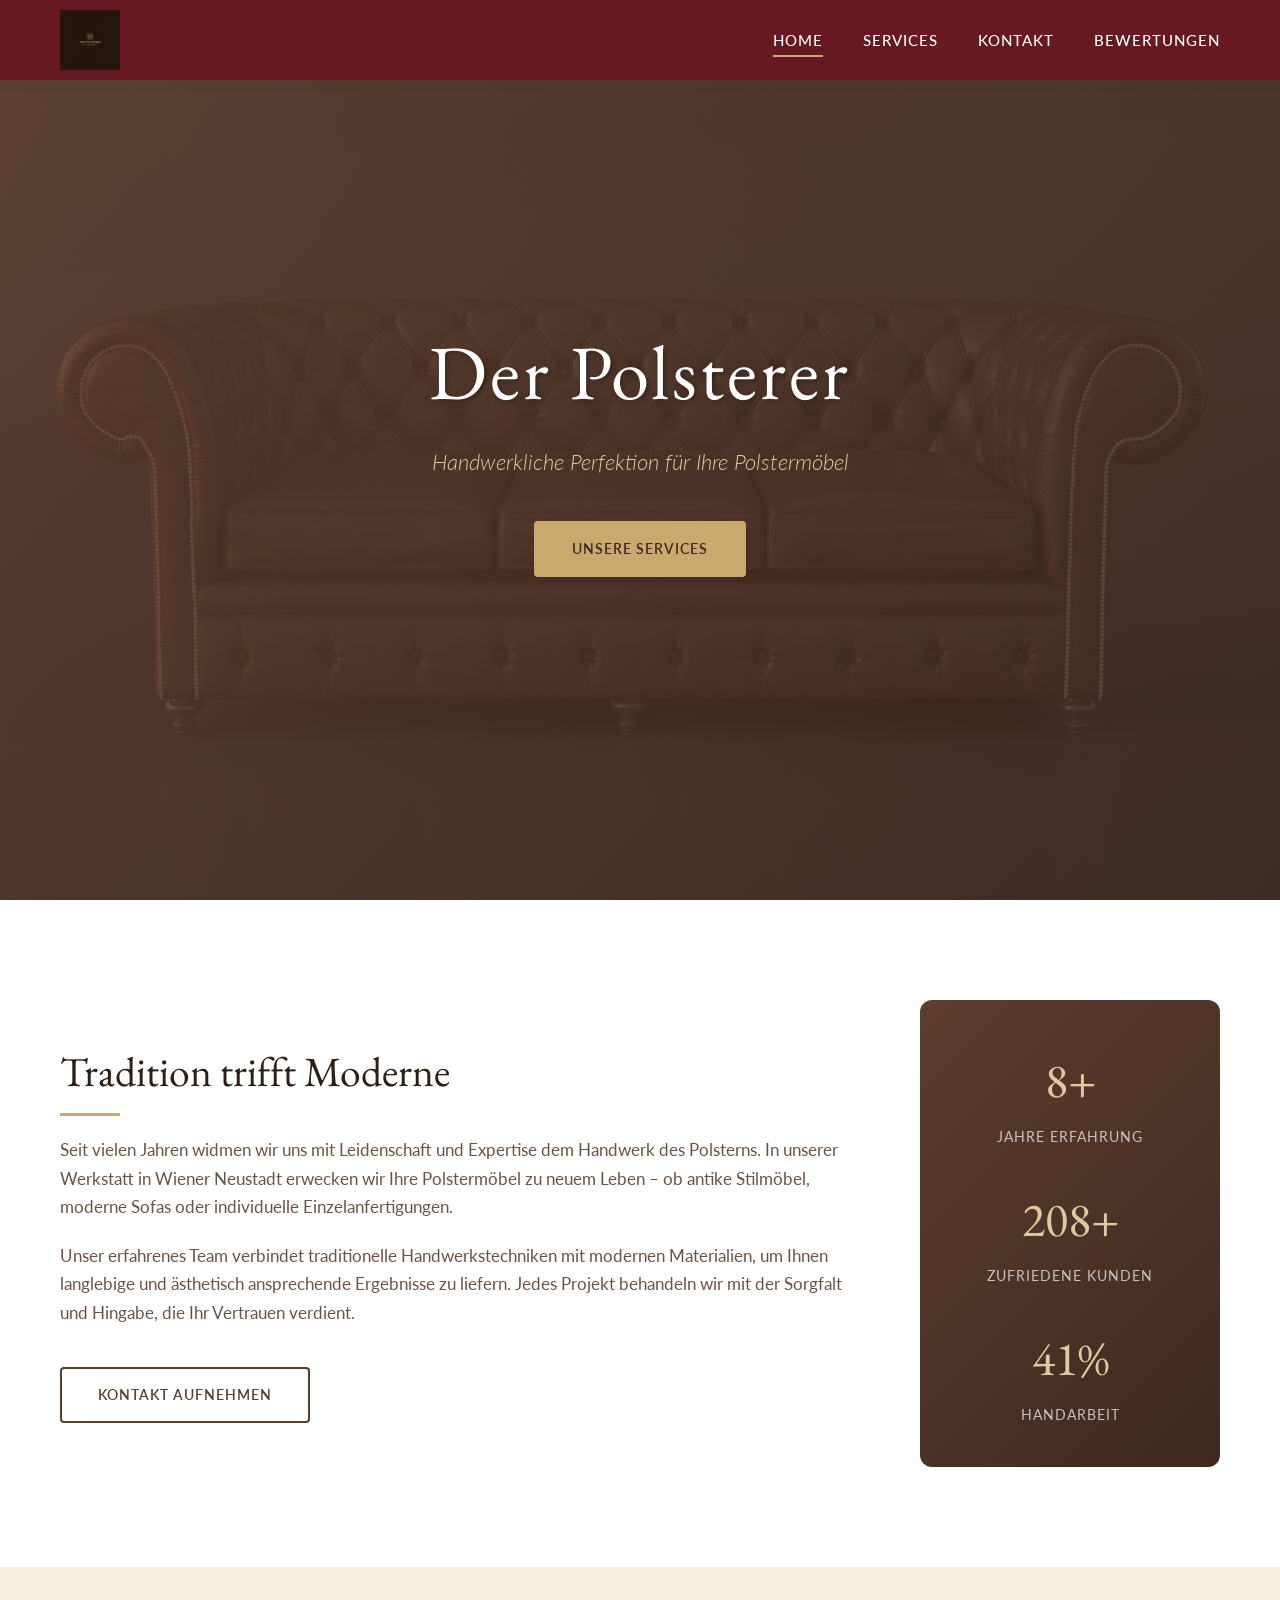
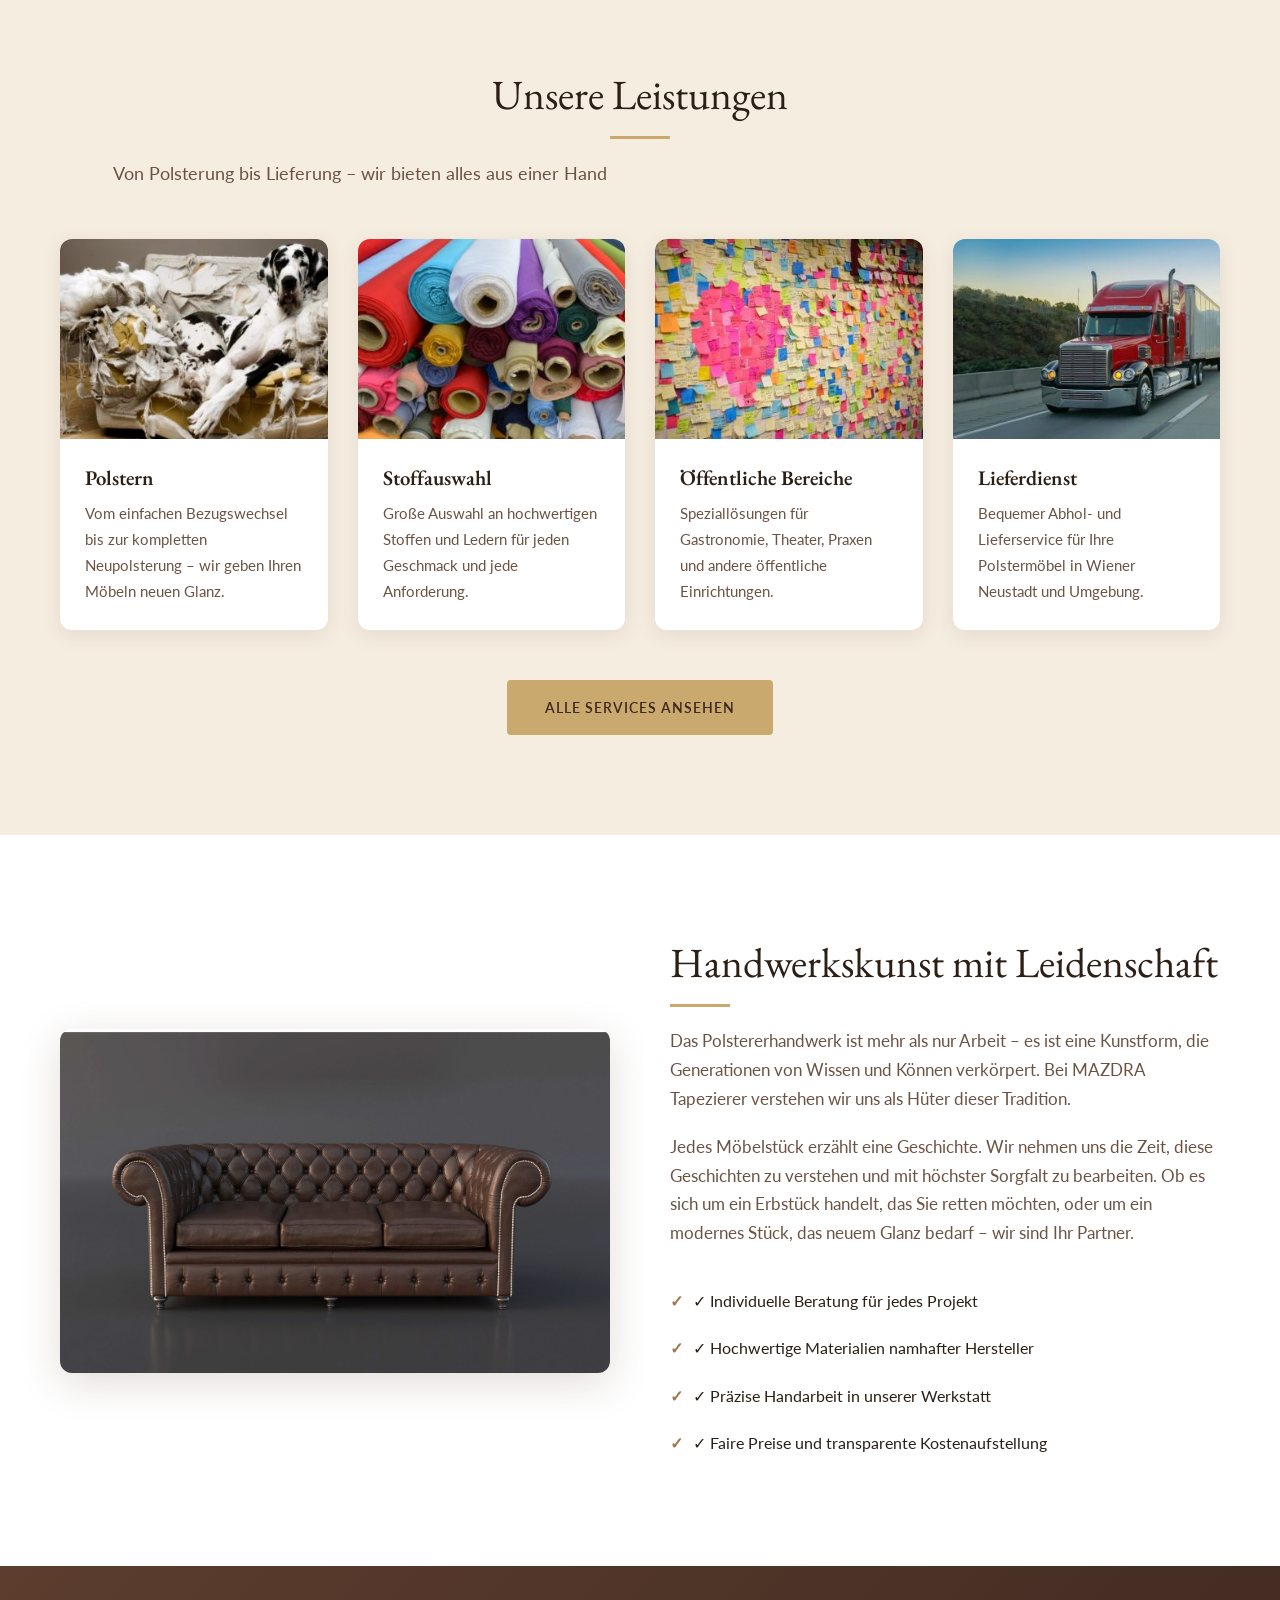
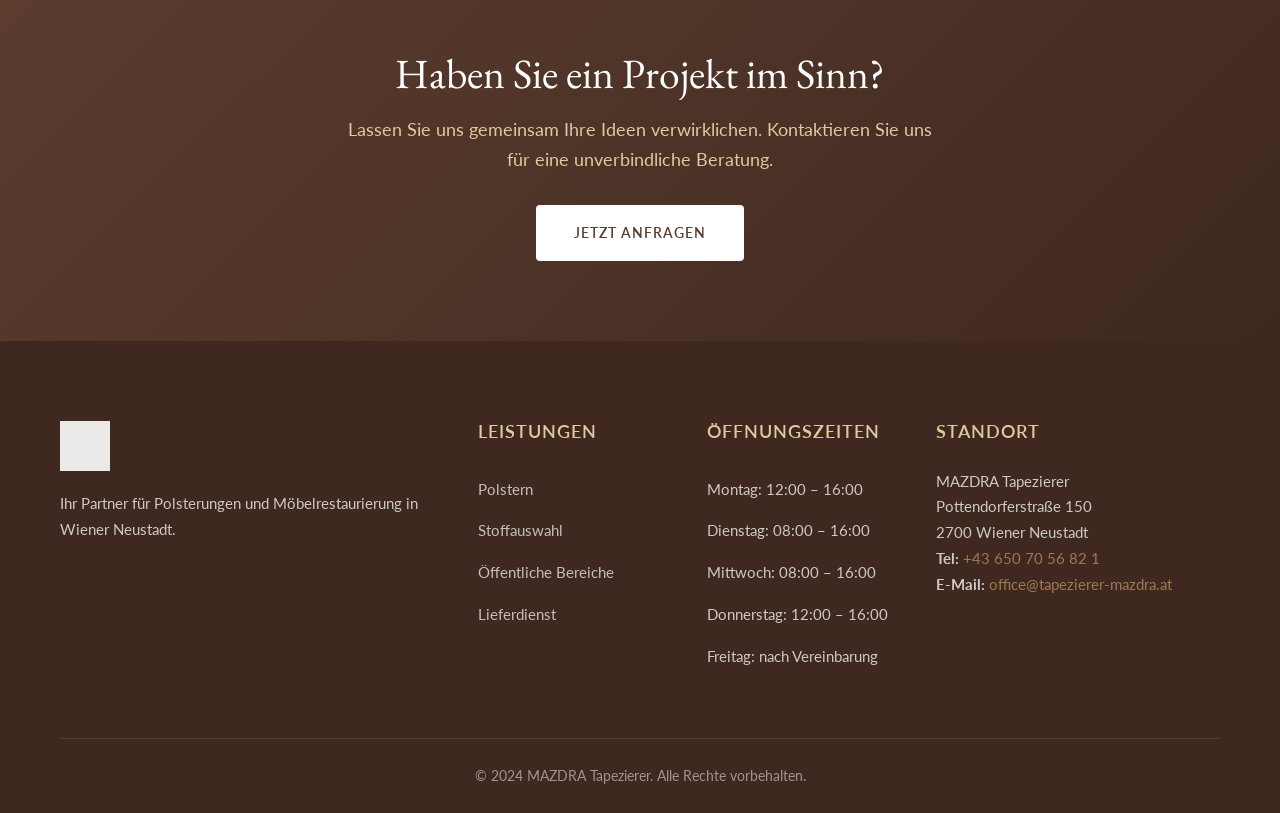
==== index.html @ ce9e6084 "Design-Update: Neues Logo, klassische Schriftarten, warmes Farbschema, Bewertungen-Seite - Neues Log" ====
<!DOCTYPE html>
<html lang="de">
<head>
    <meta charset="UTF-8">
    <meta name="viewport" content="width=device-width, initial-scale=1.0">
    <meta name="description" content="MAZDRA Tapezierer - Ihr Spezialist für Polsterungen, Polstermöbel-Restaurierung und Möbelbezüge in Wiener Neustadt. Professionelle Handwerkskunst seit Jahren.">
    <meta name="keywords" content="Tapezierer, Polsterer, Wiener Neustadt, Polstern, Sofa reparieren, Möbel beziehen, Stoffauswahl">
    <title>Der Polsterer | MAZDRA Tapezierer - Wiener Neustadt</title>
    <link rel="preconnect" href="https://fonts.googleapis.com">
    <link rel="preconnect" href="https://fonts.gstatic.com" crossorigin>
    <link href="https://fonts.googleapis.com/css2?family=EB+Garamond:ital,wght@0,400;0,500;0,600;0,700;1,400;1,500&family=Lato:wght@300;400;500;600;700&display=swap" rel="stylesheet">
    <link rel="stylesheet" href="style.css">
</head>
<body>
    <header class="header">
        <div class="container header-inner">
            <a href="index.html" class="logo">
                <img src="images/logo.png" alt="Der Polsterer Logo">
            </a>
            <nav class="nav" id="nav">
                <ul class="nav-list">
                    <li><a href="index.html" class="active">Home</a></li>
                    <li><a href="services.html">Services</a></li>
                    <li><a href="kontakt.html">Kontakt</a></li>
                    <li><a href="reviews.html">Bewertungen</a></li>
                </ul>
            </nav>
            <button class="mobile-menu-btn" id="mobileMenuBtn" aria-label="Menü öffnen">
                <span></span>
                <span></span>
                <span></span>
            </button>
        </div>
    </header>

    <section class="hero">
        <div class="hero-bg" style="background-image: url('images/couch.jpg');"></div>
        <div class="hero-overlay"></div>
        <div class="container hero-content">
            <h1 class="hero-title">Der Polsterer</h1>
            <p class="hero-subtitle">Handwerkliche Perfektion für Ihre Polstermöbel</p>
            <a href="services.html" class="btn btn-primary">Unsere Services</a>
        </div>
    </section>

    <section class="intro">
        <div class="container">
            <div class="intro-grid">
                <div class="intro-text">
                    <h2 class="section-title">Tradition trifft Moderne</h2>
                    <p>Seit vielen Jahren widmen wir uns mit Leidenschaft und Expertise dem Handwerk des Polsterns. In unserer Werkstatt in Wiener Neustadt erwecken wir Ihre Polstermöbel zu neuem Leben – ob antike Stilmöbel, moderne Sofas oder individuelle Einzelanfertigungen.</p>
                    <p>Unser erfahrenes Team verbindet traditionelle Handwerkstechniken mit modernen Materialien, um Ihnen langlebige und ästhetisch ansprechende Ergebnisse zu liefern. Jedes Projekt behandeln wir mit der Sorgfalt und Hingabe, die Ihr Vertrauen verdient.</p>
                    <a href="kontakt.html" class="btn btn-outline">Kontakt aufnehmen</a>
                </div>
                <div class="intro-stats">
                    <div class="stat-item">
                        <span class="stat-number">20+</span>
                        <span class="stat-label">Jahre Erfahrung</span>
                    </div>
                    <div class="stat-item">
                        <span class="stat-number">500+</span>
                        <span class="stat-label">Zufriedene Kunden</span>
                    </div>
                    <div class="stat-item">
                        <span class="stat-number">100%</span>
                        <span class="stat-label">Handarbeit</span>
                    </div>
                </div>
            </div>
        </div>
    </section>

    <section class="services-preview">
        <div class="container">
            <h2 class="section-title centered">Unsere Leistungen</h2>
            <p class="section-subtitle centered">Von Polsterung bis Lieferung – wir bieten alles aus einer Hand</p>
            <div class="services-grid">
                <div class="service-card">
                    <div class="service-img">
                        <img src="images/renovierung.jpg" alt="Polstern Service">
                    </div>
                    <h3>Polstern</h3>
                    <p>Vom einfachen Bezugswechsel bis zur kompletten Neupolsterung – wir geben Ihren Möbeln neuen Glanz.</p>
                </div>
                <div class="service-card">
                    <div class="service-img">
                        <img src="images/stoff.jpg" alt="Stoffauswahl">
                    </div>
                    <h3>Stoffauswahl</h3>
                    <p>Große Auswahl an hochwertigen Stoffen und Ledern für jeden Geschmack und jede Anforderung.</p>
                </div>
                <div class="service-card">
                    <div class="service-img">
                        <img src="images/sticky.jpg" alt="Öffentliche Bereiche">
                    </div>
                    <h3>Öffentliche Bereiche</h3>
                    <p>Speziallösungen für Gastronomie, Theater, Praxen und andere öffentliche Einrichtungen.</p>
                </div>
                <div class="service-card">
                    <div class="service-img">
                        <img src="images/truck.jpg" alt="Liefer-service">
                    </div>
                    <h3>Lieferdienst</h3>
                    <p>Bequemer Abhol- und Lieferservice für Ihre Polstermöbel in Wiener Neustadt und Umgebung.</p>
                </div>
            </div>
            <div class="centered">
                <a href="services.html" class="btn btn-primary">Alle Services ansehen</a>
            </div>
        </div>
    </section>

    <section class="about">
        <div class="container">
            <div class="about-grid">
                <div class="about-img">
                    <img src="images/couch.jpg" alt="Polsterer Werkstatt">
                </div>
                <div class="about-text">
                    <h2 class="section-title">Handwerkskunst mit Leidenschaft</h2>
                    <p>Das Polstererhandwerk ist mehr als nur Arbeit – es ist eine Kunstform, die Generationen von Wissen und Können verkörpert. Bei MAZDRA Tapezierer verstehen wir uns als Hüter dieser Tradition.</p>
                    <p>Jedes Möbelstück erzählt eine Geschichte. Wir nehmen uns die Zeit, diese Geschichten zu verstehen und mit höchster Sorgfalt zu bearbeiten. Ob es sich um ein Erbstück handelt, das Sie retten möchten, oder um ein modernes Stück, das neuem Glanz bedarf – wir sind Ihr Partner.</p>
                    <ul class="about-list">
                        <li>✓ Individuelle Beratung für jedes Projekt</li>
                        <li>✓ Hochwertige Materialien namhafter Hersteller</li>
                        <li>✓ Präzise Handarbeit in unserer Werkstatt</li>
                        <li>✓ Faire Preise und transparente Kostenaufstellung</li>
                    </ul>
                </div>
            </div>
        </div>
    </section>

    <section class="cta">
        <div class="container">
            <h2>Haben Sie ein Projekt im Sinn?</h2>
            <p>Lassen Sie uns gemeinsam Ihre Ideen verwirklichen. Kontaktieren Sie uns für eine unverbindliche Beratung.</p>
            <a href="kontakt.html" class="btn btn-white">Jetzt anfragen</a>
        </div>
    </section>

    <footer class="footer">
        <div class="container">
            <div class="footer-grid">
                <div class="footer-col">
                    <img src="images/logo.png" alt="Der Polsterer" class="footer-logo">
                    <p>Ihr Partner für Polsterungen und Möbelrestaurierung in Wiener Neustadt.</p>
                </div>
                <div class="footer-col">
                    <h4>Leistungen</h4>
                    <ul class="footer-links">
                        <li><a href="services.html">Polstern</a></li>
                        <li><a href="services.html">Stoffauswahl</a></li>
                        <li><a href="services.html">Öffentliche Bereiche</a></li>
                        <li><a href="services.html">Lieferdienst</a></li>
                    </ul>
                </div>
                <div class="footer-col">
                    <h4>Öffnungszeiten</h4>
                    <ul class="footer-hours">
                        <li>Montag: 12:00 – 16:00</li>
                        <li>Dienstag: 08:00 – 16:00</li>
                        <li>Mittwoch: 08:00 – 16:00</li>
                        <li>Donnerstag: 12:00 – 16:00</li>
                        <li>Freitag: nach Vereinbarung</li>
                    </ul>
                </div>
                <div class="footer-col">
                    <h4>Standort</h4>
                    <p>MAZDRA Tapezierer<br>
                    Pottendorferstraße 150<br>
                    2700 Wiener Neustadt</p>
                    <p><strong>Tel:</strong> <a href="tel:+436507056821">+43 650 70 56 82 1</a><br>
                    <strong>E-Mail:</strong> <a href="mailto:office@tapezierer-mazdra.at">office@tapezierer-mazdra.at</a></p>
                </div>
            </div>
            <div class="footer-bottom">
                <p>&copy; 2024 MAZDRA Tapezierer. Alle Rechte vorbehalten.</p>
            </div>
        </div>
    </footer>

    <script src="script.js"></script>
</body>
</html>
---- style.css ----
/* ========================================
   Der Polsterer - Classic Warm CSS
   ======================================== */

/* CSS Variables - Warm Classic Colors */
:root {
    --primary: #5C3D2E;
    --primary-dark: #3E2820;
    --primary-light: #7A5240;
    --accent: #C9A96E;
    --accent-dark: #A07850;
    --accent-light: #E0C9A0;
    --bg-light: #FAF6F0;
    --bg-white: #ffffff;
    --bg-cream: #F5EDE0;
    --text-dark: #2B1F16;
    --text-light: #6B5344;
    --text-muted: #8A7060;
    --border: #E5D9C9;
    --shadow: rgba(92, 61, 46, 0.1);
    --shadow-lg: rgba(92, 61, 46, 0.18);
}

/* Reset & Base */
*, *::before, *::after {
    box-sizing: border-box;
    margin: 0;
    padding: 0;
}

html {
    scroll-behavior: smooth;
}

body {
    font-family: 'Lato', sans-serif;
    font-size: 16px;
    line-height: 1.7;
    color: var(--text-dark);
    background-color: var(--bg-light);
}

h1, h2, h3, h4, h5, h6 {
    font-family: 'EB Garamond', Georgia, serif;
    font-weight: 600;
    line-height: 1.3;
    color: var(--text-dark);
}

a {
    color: var(--accent-dark);
    text-decoration: none;
    transition: color 0.3s ease;
}

a:hover {
    color: var(--primary);
}

img {
    max-width: 100%;
    height: auto;
    display: block;
}

/* Container */
.container {
    width: 100%;
    max-width: 1200px;
    margin: 0 auto;
    padding: 0 20px;
}

/* ========================================
   Header
   ======================================== */
.header {
    position: fixed;
    top: 0;
    left: 0;
    right: 0;
    z-index: 1000;
    background-color: var(--primary);
    box-shadow: 0 2px 10px var(--shadow-lg);
}

.header-small {
    position: relative;
    background-color: var(--primary);
}

.header-inner {
    display: flex;
    align-items: center;
    justify-content: space-between;
    height: 80px;
}

.logo img {
    height: 60px;
    width: auto;
}

.nav-list {
    display: flex;
    list-style: none;
    gap: 40px;
}

.nav-list a {
    color: var(--bg-white);
    font-weight: 500;
    font-size: 15px;
    text-transform: uppercase;
    letter-spacing: 1px;
    padding: 8px 0;
    position: relative;
}

.nav-list a::after {
    content: '';
    position: absolute;
    bottom: 0;
    left: 0;
    width: 0;
    height: 2px;
    background-color: var(--accent);
    transition: width 0.3s ease;
}

.nav-list a:hover::after,
.nav-list a.active::after {
    width: 100%;
}

.nav-list a:hover,
.nav-list a.active {
    color: var(--bg-white);
}

/* Mobile Menu Button */
.mobile-menu-btn {
    display: none;
    flex-direction: column;
    gap: 5px;
    background: none;
    border: none;
    cursor: pointer;
    padding: 10px;
}

.mobile-menu-btn span {
    display: block;
    width: 25px;
    height: 3px;
    background-color: var(--bg-white);
    border-radius: 2px;
    transition: all 0.3s ease;
}

/* ========================================
   Hero Section
   ======================================== */
.hero {
    position: relative;
    height: 100vh;
    min-height: 600px;
    display: flex;
    align-items: center;
    justify-content: center;
    overflow: hidden;
}

.hero-bg {
    position: absolute;
    top: 0;
    left: 0;
    width: 100%;
    height: 100%;
    background-size: cover;
    background-position: center;
    background-repeat: no-repeat;
}

.hero-overlay {
    position: absolute;
    top: 0;
    left: 0;
    width: 100%;
    height: 100%;
    background: linear-gradient(135deg, rgba(92, 61, 46, 0.88) 0%, rgba(62, 40, 32, 0.85) 100%);
}

.hero-content {
    position: relative;
    z-index: 10;
    text-align: center;
    padding: 0 20px;
}

.hero-title {
    font-family: 'EB Garamond', Georgia, serif;
    font-size: clamp(2.8rem, 6vw, 5rem);
    color: var(--bg-white);
    margin-bottom: 20px;
    text-shadow: 2px 2px 4px rgba(0, 0, 0, 0.3);
    font-weight: 400;
    letter-spacing: 3px;
}

.hero-subtitle {
    font-size: clamp(1rem, 2vw, 1.4rem);
    color: var(--accent-light);
    margin-bottom: 40px;
    font-weight: 300;
    font-style: italic;
}

/* ========================================
   Buttons
   ======================================== */
.btn {
    display: inline-block;
    padding: 14px 36px;
    font-size: 14px;
    font-weight: 600;
    text-transform: uppercase;
    letter-spacing: 1px;
    border: 2px solid transparent;
    border-radius: 4px;
    cursor: pointer;
    transition: all 0.3s ease;
    text-align: center;
}

.btn-primary {
    background-color: var(--accent);
    color: var(--primary-dark);
    border-color: var(--accent);
}

.btn-primary:hover {
    background-color: var(--accent-dark);
    border-color: var(--accent-dark);
    color: var(--bg-white);
    transform: translateY(-2px);
    box-shadow: 0 4px 15px rgba(201, 169, 110, 0.4);
}

.btn-outline {
    background-color: transparent;
    color: var(--primary);
    border-color: var(--primary);
}

.btn-outline:hover {
    background-color: var(--primary);
    color: var(--bg-white);
}

.btn-white {
    background-color: var(--bg-white);
    color: var(--primary);
    border-color: var(--bg-white);
}

.btn-white:hover {
    background-color: transparent;
    color: var(--bg-white);
    transform: translateY(-2px);
}

/* ========================================
   Page Header
   ======================================== */
.page-header {
    position: relative;
    height: 350px;
    display: flex;
    align-items: center;
    justify-content: center;
    background-size: cover;
    background-position: center;
    background-repeat: no-repeat;
    margin-top: 0;
}

.page-header-overlay {
    position: absolute;
    top: 0;
    left: 0;
    width: 100%;
    height: 100%;
    background: rgba(92, 61, 46, 0.78);
}

.page-header h1 {
    position: relative;
    z-index: 10;
    font-size: clamp(2rem, 5vw, 3rem);
    color: var(--bg-white);
    text-align: center;
    text-shadow: 2px 2px 4px rgba(0, 0, 0, 0.3);
}

.page-header p {
    position: relative;
    z-index: 10;
    font-size: 1.1rem;
    color: var(--accent-light);
    text-align: center;
    margin-top: 10px;
    font-style: italic;
}

/* ========================================
   Section Styles
   ======================================== */
.section-title {
    font-size: clamp(1.8rem, 4vw, 2.6rem);
    margin-bottom: 20px;
    position: relative;
    font-weight: 400;
}

.section-title::after {
    content: '';
    display: block;
    width: 60px;
    height: 3px;
    background-color: var(--accent);
    margin-top: 15px;
}

.section-title.centered {
    text-align: center;
}

.section-title.centered::after {
    margin-left: auto;
    margin-right: auto;
}

.section-subtitle {
    font-size: 1.1rem;
    color: var(--text-light);
    margin-bottom: 50px;
    max-width: 600px;
}

.centered {
    text-align: center;
}

/* ========================================
   Intro Section
   ======================================== */
.intro {
    padding: 100px 0;
    background-color: var(--bg-white);
}

.intro-grid {
    display: grid;
    grid-template-columns: 1fr 300px;
    gap: 60px;
    align-items: center;
}

.intro-text p {
    margin-bottom: 20px;
    font-size: 1.05rem;
    color: var(--text-light);
}

.intro-text .btn {
    margin-top: 20px;
}

.intro-stats {
    display: flex;
    flex-direction: column;
    gap: 30px;
    padding: 40px;
    background: linear-gradient(135deg, var(--primary) 0%, var(--primary-dark) 100%);
    border-radius: 12px;
}

.stat-item {
    text-align: center;
}

.stat-number {
    display: block;
    font-family: 'EB Garamond', Georgia, serif;
    font-size: 3rem;
    font-weight: 400;
    color: var(--accent-light);
}

.stat-label {
    font-size: 0.9rem;
    color: rgba(255, 255, 255, 0.7);
    text-transform: uppercase;
    letter-spacing: 1px;
}

/* ========================================
   Services Preview
   ======================================== */
.services-preview {
    padding: 100px 0;
    background-color: var(--bg-cream);
}

.services-grid {
    display: grid;
    grid-template-columns: repeat(4, 1fr);
    gap: 30px;
    margin-bottom: 50px;
}

.service-card {
    background-color: var(--bg-white);
    border-radius: 12px;
    overflow: hidden;
    box-shadow: 0 5px 20px var(--shadow);
    transition: transform 0.3s ease, box-shadow 0.3s ease;
}

.service-card:hover {
    transform: translateY(-10px);
    box-shadow: 0 15px 40px var(--shadow-lg);
}

.service-img {
    height: 200px;
    overflow: hidden;
}

.service-img img {
    width: 100%;
    height: 100%;
    object-fit: cover;
    transition: transform 0.5s ease;
}

.service-card:hover .service-img img {
    transform: scale(1.1);
}

.service-card h3 {
    padding: 25px 25px 10px;
    font-size: 1.3rem;
}

.service-card p {
    padding: 0 25px 25px;
    color: var(--text-light);
    font-size: 0.95rem;
}

/* ========================================
   About Section
   ======================================== */
.about {
    padding: 100px 0;
    background-color: var(--bg-white);
}

.about-grid {
    display: grid;
    grid-template-columns: 1fr 1fr;
    gap: 60px;
    align-items: center;
}

.about-img img {
    border-radius: 12px;
    box-shadow: 0 10px 40px var(--shadow-lg);
}

.about-text p {
    margin-bottom: 20px;
    color: var(--text-light);
    font-size: 1.05rem;
}

.about-list {
    list-style: none;
    margin-top: 30px;
}

.about-list li {
    padding: 10px 0;
    color: var(--text-dark);
    font-size: 1rem;
}

.about-list li::before {
    content: '✓';
    color: var(--accent-dark);
    font-weight: bold;
    margin-right: 10px;
}

/* ========================================
   CTA Section
   ======================================== */
.cta {
    padding: 80px 0;
    background: linear-gradient(135deg, var(--primary) 0%, var(--primary-dark) 100%);
    text-align: center;
}

.cta h2 {
    font-size: clamp(1.8rem, 4vw, 2.6rem);
    color: var(--bg-white);
    margin-bottom: 15px;
    font-weight: 400;
}

.cta p {
    font-size: 1.1rem;
    color: var(--accent-light);
    margin-bottom: 30px;
    max-width: 600px;
    margin-left: auto;
    margin-right: auto;
}

/* ========================================
   Services Detail
   ======================================== */
.services-detail {
    padding: 100px 0;
    background-color: var(--bg-light);
}

.service-detail-item {
    display: grid;
    grid-template-columns: 1fr 1fr;
    gap: 60px;
    align-items: center;
    margin-bottom: 80px;
    padding: 40px;
    background-color: var(--bg-white);
    border-radius: 12px;
    box-shadow: 0 5px 20px var(--shadow);
}

.service-detail-item:last-child {
    margin-bottom: 0;
}

.service-detail-item.reverse {
    direction: rtl;
}

.service-detail-item.reverse > * {
    direction: ltr;
}

.service-detail-img img {
    border-radius: 12px;
    box-shadow: 0 10px 30px var(--shadow-lg);
}

.service-detail-content h2 {
    font-size: 1.8rem;
    margin-bottom: 20px;
    font-weight: 400;
}

.service-detail-content p {
    color: var(--text-light);
    margin-bottom: 20px;
}

.service-features {
    list-style: none;
    margin-bottom: 20px;
}

.service-features li {
    padding: 8px 0;
    color: var(--text-dark);
    font-size: 0.95rem;
}

.service-features li::before {
    content: '→';
    color: var(--accent-dark);
    font-weight: bold;
    margin-right: 10px;
}

/* ========================================
   Contact Section
   ======================================== */
.contact-section {
    padding: 100px 0;
    background-color: var(--bg-white);
}

.contact-grid {
    display: grid;
    grid-template-columns: 1fr 1fr;
    gap: 60px;
}

.contact-form-wrapper h2 {
    font-size: 2rem;
    margin-bottom: 15px;
}

.contact-form-wrapper > p {
    color: var(--text-light);
    margin-bottom: 30px;
}

.contact-form {
    display: flex;
    flex-direction: column;
    gap: 20px;
}

.form-group {
    display: flex;
    flex-direction: column;
    gap: 8px;
}

.form-group label {
    font-weight: 500;
    color: var(--text-dark);
    font-size: 0.95rem;
}

.form-group input,
.form-group textarea {
    padding: 14px 18px;
    border: 2px solid var(--border);
    border-radius: 8px;
    font-family: 'Lato', sans-serif;
    font-size: 1rem;
    transition: border-color 0.3s ease, box-shadow 0.3s ease;
    background-color: var(--bg-light);
}

.form-group input:focus,
.form-group textarea:focus {
    outline: none;
    border-color: var(--accent);
    box-shadow: 0 0 0 3px rgba(201, 169, 110, 0.15);
}

.form-group textarea {
    resize: vertical;
    min-height: 120px;
}

.contact-info-wrapper {
    display: flex;
    flex-direction: column;
    gap: 30px;
}

.contact-info-card {
    padding: 30px;
    background-color: var(--bg-cream);
    border-radius: 12px;
    box-shadow: 0 5px 20px var(--shadow);
}

.contact-info-card h3 {
    font-size: 1.3rem;
    margin-bottom: 20px;
    color: var(--primary);
}

.hours-table {
    width: 100%;
    border-collapse: collapse;
}

.hours-table td {
    padding: 10px 0;
    border-bottom: 1px solid var(--border);
    color: var(--text-light);
}

.hours-table td:last-child {
    text-align: right;
    font-weight: 500;
    color: var(--text-dark);
}

.contact-info-card p {
    color: var(--text-light);
    line-height: 1.8;
}

.contact-info-card a {
    color: var(--accent-dark);
    font-weight: 500;
}

.map-container {
    border-radius: 8px;
    overflow: hidden;
    margin-top: 15px;
}

/* ========================================
   Reviews Section
   ======================================== */
.reviews-section {
    padding: 100px 0;
    background-color: var(--bg-cream);
}

.reviews-header {
    text-align: center;
    margin-bottom: 60px;
}

.reviews-header .section-title::after {
    margin-left: auto;
    margin-right: auto;
}

.reviews-grid {
    display: grid;
    grid-template-columns: repeat(3, 1fr);
    gap: 30px;
    margin-bottom: 50px;
}

.review-card {
    background-color: var(--bg-white);
    border-radius: 12px;
    padding: 35px;
    box-shadow: 0 5px 20px var(--shadow);
    transition: transform 0.3s ease, box-shadow 0.3s ease;
    position: relative;
}

.review-card:hover {
    transform: translateY(-5px);
    box-shadow: 0 12px 35px var(--shadow-lg);
}

.review-stars {
    color: var(--accent);
    font-size: 1.2rem;
    margin-bottom: 15px;
    letter-spacing: 2px;
}

.review-text {
    font-size: 1.05rem;
    color: var(--text-dark);
    line-height: 1.8;
    margin-bottom: 20px;
    font-style: italic;
}

.review-author {
    display: flex;
    align-items: center;
    gap: 15px;
}

.review-avatar {
    width: 48px;
    height: 48px;
    border-radius: 50%;
    background-color: var(--primary);
    color: var(--accent-light);
    display: flex;
    align-items: center;
    justify-content: center;
    font-family: 'EB Garamond', Georgia, serif;
    font-size: 1.2rem;
    font-weight: 600;
    flex-shrink: 0;
}

.review-author-info {
    display: flex;
    flex-direction: column;
}

.review-author-name {
    font-weight: 600;
    color: var(--text-dark);
    font-size: 0.95rem;
}

.review-author-detail {
    font-size: 0.85rem;
    color: var(--text-muted);
}

.review-google-badge {
    display: flex;
    align-items: center;
    gap: 8px;
    margin-top: 20px;
    padding-top: 20px;
    border-top: 1px solid var(--border);
    font-size: 0.85rem;
    color: var(--text-muted);
}

.review-google-badge svg {
    width: 16px;
    height: 16px;
}

.reviews-cta {
    text-align: center;
    padding: 50px;
    background-color: var(--bg-white);
    border-radius: 12px;
    box-shadow: 0 5px 20px var(--shadow);
}

.reviews-cta p {
    color: var(--text-light);
    margin-bottom: 20px;
    font-size: 1.05rem;
}

/* ========================================
   About Creative / Features
   ======================================== */
.about-creative {
    padding: 100px 0;
    background-color: var(--bg-light);
}

.features-grid {
    display: grid;
    grid-template-columns: repeat(4, 1fr);
    gap: 30px;
    margin-top: 50px;
}

.feature-item {
    text-align: center;
    padding: 40px 25px;
    background-color: var(--bg-white);
    border-radius: 12px;
    box-shadow: 0 5px 20px var(--shadow);
    transition: transform 0.3s ease;
}

.feature-item:hover {
    transform: translateY(-5px);
}

.feature-icon {
    font-size: 3rem;
    margin-bottom: 20px;
}

.feature-item h3 {
    font-size: 1.2rem;
    margin-bottom: 15px;
}

.feature-item p {
    color: var(--text-light);
    font-size: 0.95rem;
}

/* ========================================
   Footer
   ======================================== */
.footer {
    background-color: var(--primary-dark);
    padding: 80px 0 0;
}

.footer-grid {
    display: grid;
    grid-template-columns: 2fr 1fr 1fr 1.5fr;
    gap: 40px;
    padding-bottom: 60px;
}

.footer-col {
    color: rgba(255, 255, 255, 0.75);
}

.footer-logo {
    height: 50px;
    width: auto;
    margin-bottom: 20px;
    filter: brightness(0) invert(1);
    opacity: 0.9;
}

.footer-col p {
    font-size: 0.95rem;
    line-height: 1.7;
}

.footer-col h4 {
    color: var(--accent-light);
    font-size: 1.1rem;
    margin-bottom: 25px;
    font-family: 'Lato', sans-serif;
    font-weight: 600;
    text-transform: uppercase;
    letter-spacing: 1px;
}

.footer-links,
.footer-hours {
    list-style: none;
}

.footer-links li,
.footer-hours li {
    padding: 8px 0;
    font-size: 0.95rem;
}

.footer-links a {
    color: rgba(255, 255, 255, 0.7);
    transition: color 0.3s ease;
}

.footer-links a:hover {
    color: var(--accent-light);
}

.footer-bottom {
    border-top: 1px solid rgba(255, 255, 255, 0.1);
    padding: 25px 0;
    text-align: center;
}

.footer-bottom p {
    font-size: 0.9rem;
    color: rgba(255, 255, 255, 0.5);
}

/* ========================================
   Responsive Design
   ======================================== */
@media (max-width: 1024px) {
    .services-grid {
        grid-template-columns: repeat(2, 1fr);
    }

    .features-grid {
        grid-template-columns: repeat(2, 1fr);
    }

    .footer-grid {
        grid-template-columns: repeat(2, 1fr);
    }

    .reviews-grid {
        grid-template-columns: repeat(2, 1fr);
    }
}

@media (max-width: 768px) {
    .mobile-menu-btn {
        display: flex;
    }

    .nav {
        position: fixed;
        top: 80px;
        left: 0;
        right: 0;
        background-color: var(--primary);
        padding: 20px;
        transform: translateY(-100%);
        opacity: 0;
        visibility: hidden;
        transition: all 0.3s ease;
    }

    .nav.active {
        transform: translateY(0);
        opacity: 1;
        visibility: visible;
    }

    .nav-list {
        flex-direction: column;
        gap: 0;
    }

    .nav-list a {
        display: block;
        padding: 15px 0;
        border-bottom: 1px solid rgba(255, 255, 255, 0.1);
    }

    .hero {
        height: 100vh;
        min-height: 500px;
    }

    .intro-grid {
        grid-template-columns: 1fr;
    }

    .intro-stats {
        flex-direction: row;
        justify-content: space-around;
    }

    .about-grid {
        grid-template-columns: 1fr;
    }

    .about-img {
        order: -1;
    }

    .services-grid {
        grid-template-columns: 1fr;
    }

    .service-detail-item {
        grid-template-columns: 1fr;
        gap: 30px;
    }

    .service-detail-item.reverse {
        direction: ltr;
    }

    .contact-grid {
        grid-template-columns: 1fr;
    }

    .features-grid {
        grid-template-columns: 1fr;
    }

    .footer-grid {
        grid-template-columns: 1fr;
        text-align: center;
    }

    .footer-logo {
        margin-left: auto;
        margin-right: auto;
    }

    .reviews-grid {
        grid-template-columns: 1fr;
    }
}

@media (max-width: 480px) {
    .header-inner {
        height: 70px;
    }

    .logo img {
        height: 50px;
    }

    .hero-title {
        font-size: 2.2rem;
    }

    .hero-subtitle {
        font-size: 1rem;
    }

    .btn {
        padding: 12px 28px;
        font-size: 13px;
    }

    .intro-stats {
        flex-direction: column;
        gap: 20px;
    }

    .stat-number {
        font-size: 2.5rem;
    }

    .page-header {
        height: 280px;
    }

    .section-title {
        font-size: 1.6rem;
    }

    .service-detail-item {
        padding: 25px;
    }

    .contact-info-card {
        padding: 20px;
    }
}
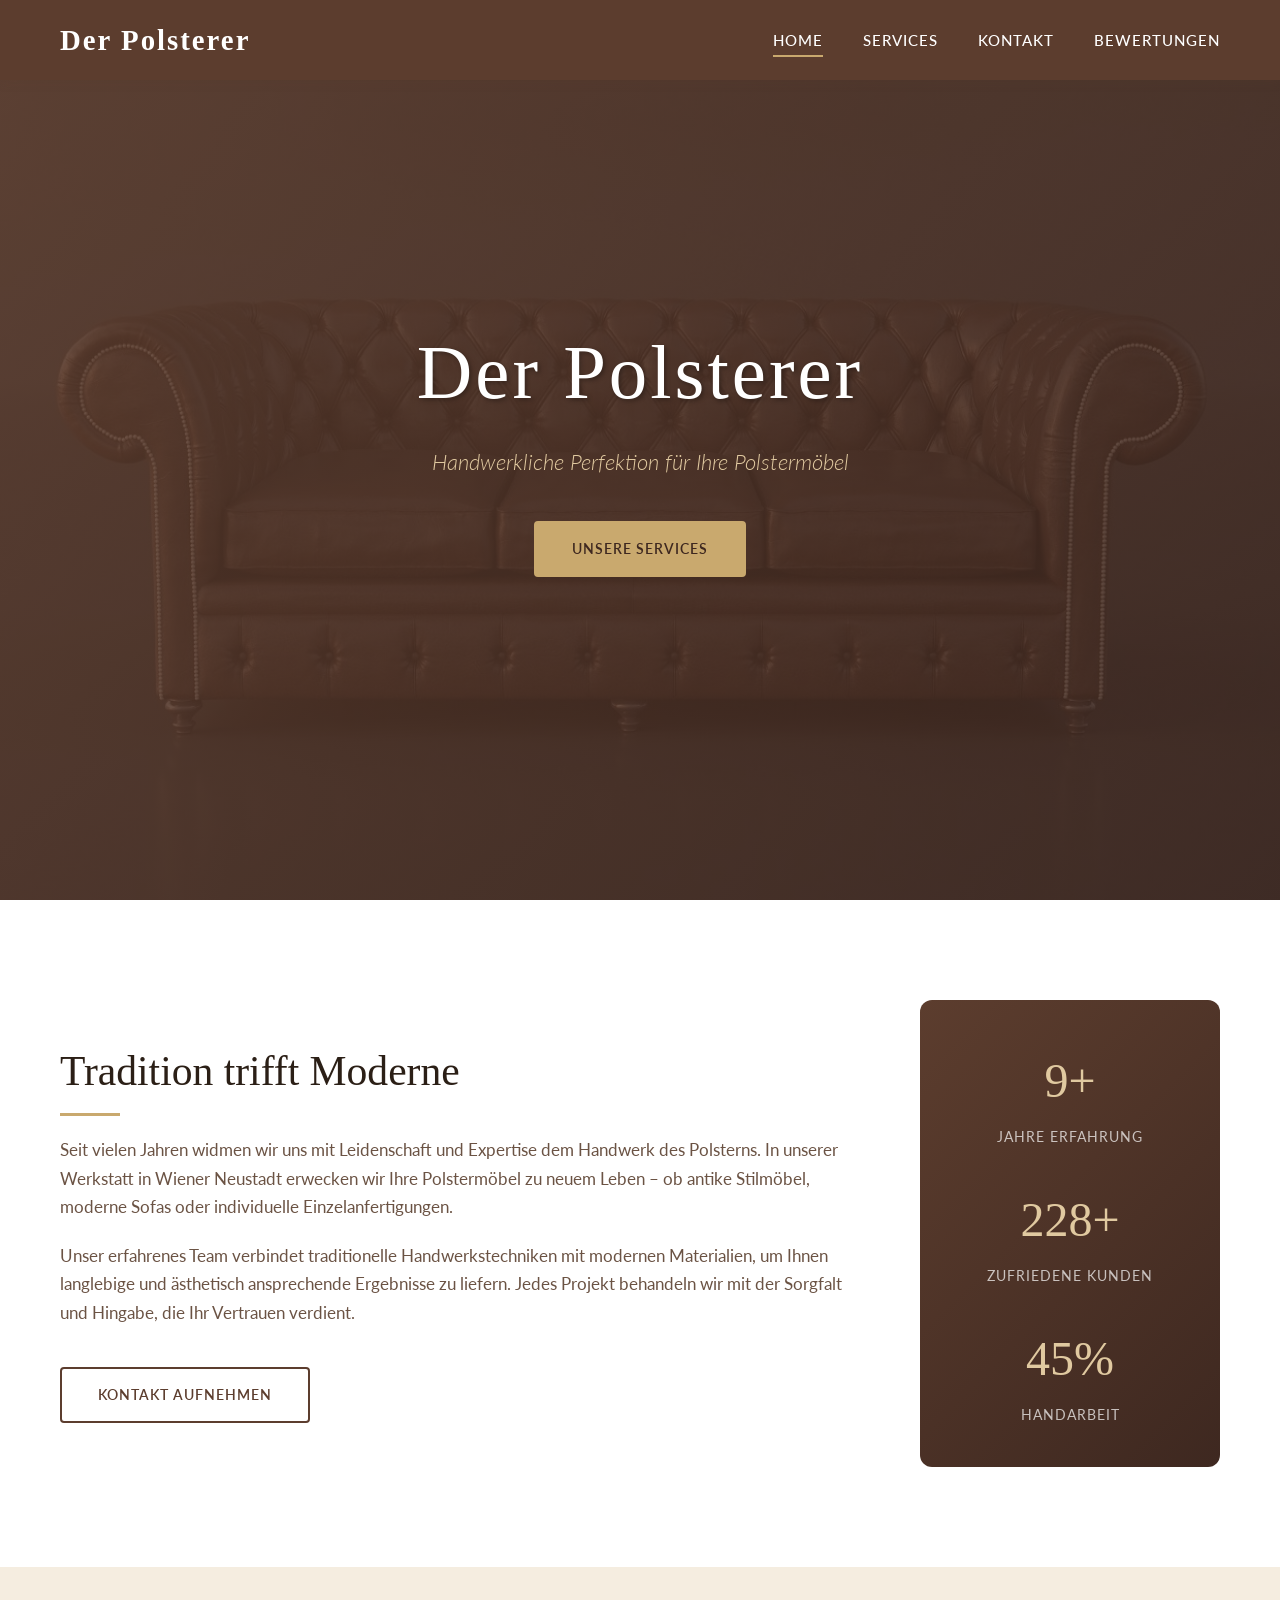
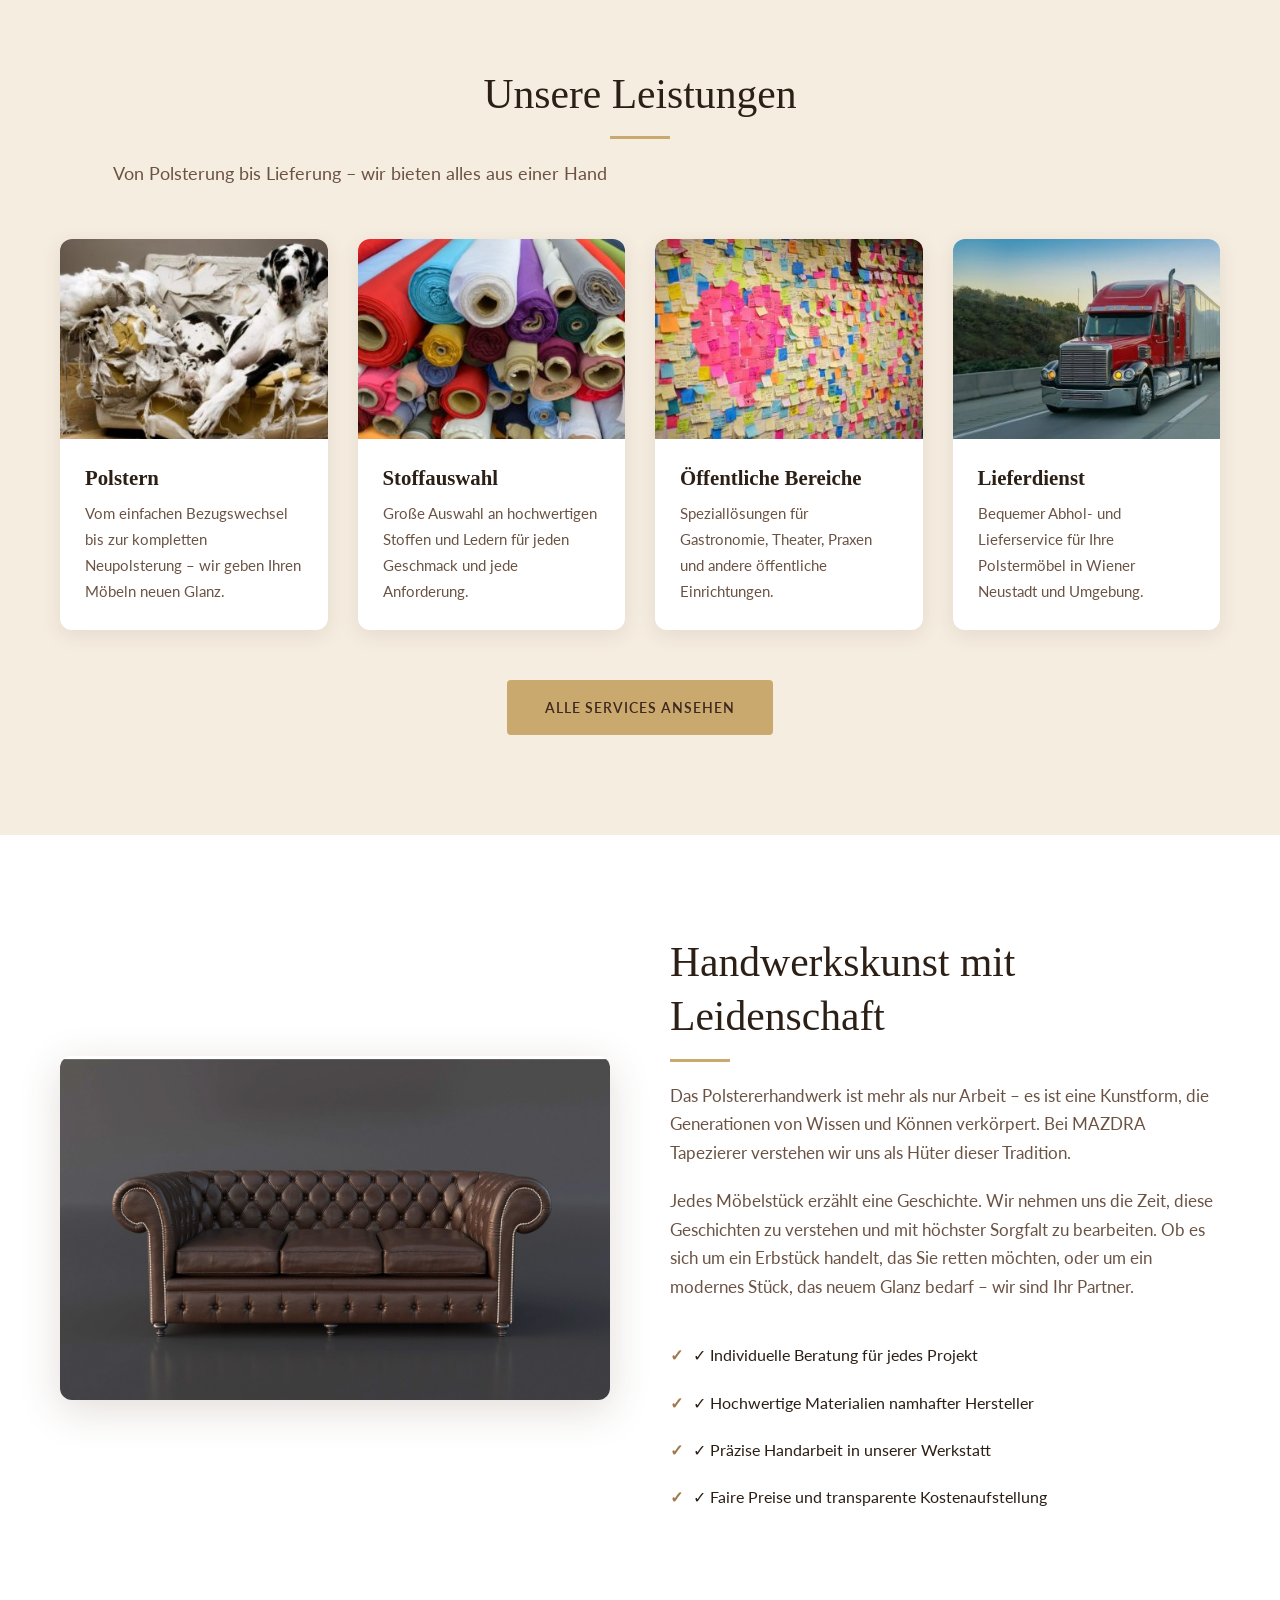
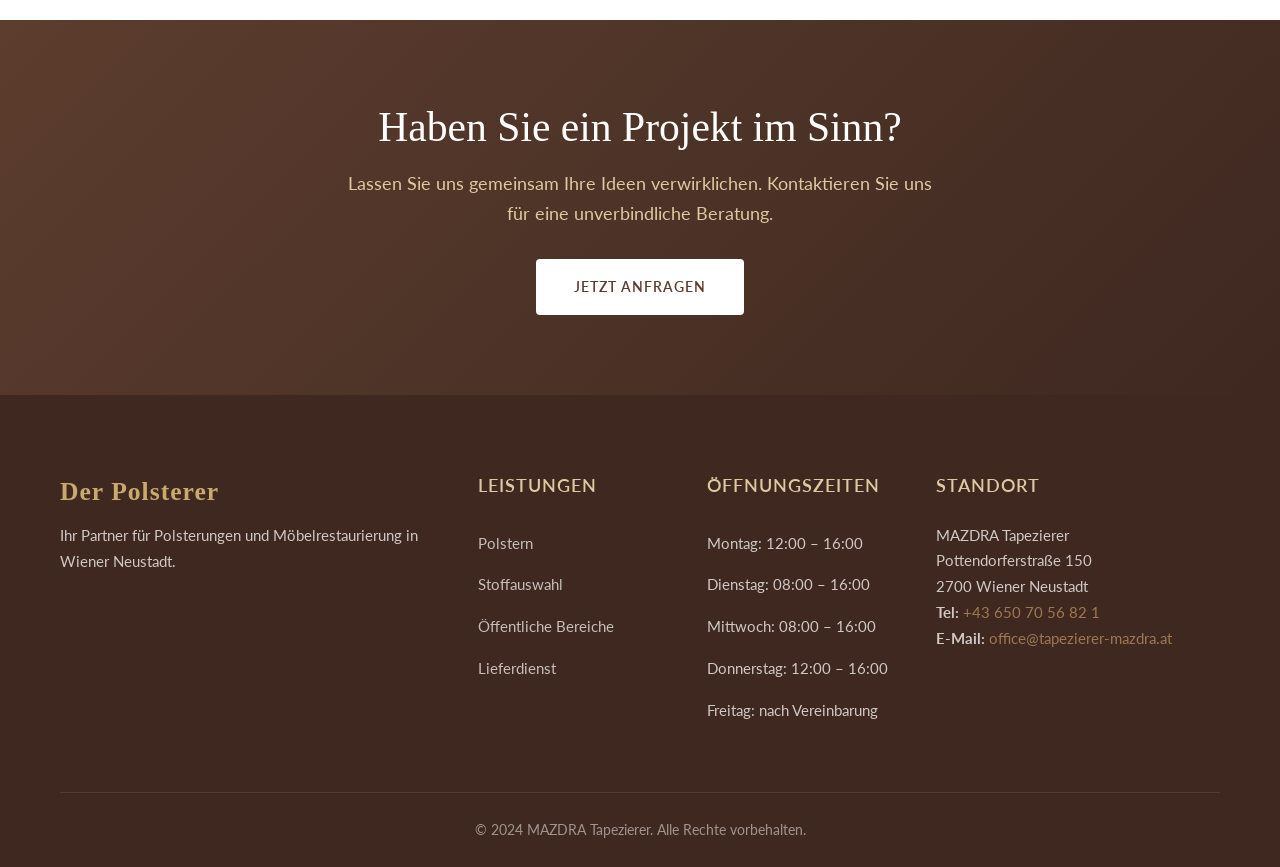
==== commit 3dd3665d: "Logo entfernt, Old Standard TT Schriftart" ====
--- a/index.html
+++ b/index.html
@@ -8,15 +8,13 @@
     <title>Der Polsterer | MAZDRA Tapezierer - Wiener Neustadt</title>
     <link rel="preconnect" href="https://fonts.googleapis.com">
     <link rel="preconnect" href="https://fonts.gstatic.com" crossorigin>
-    <link href="https://fonts.googleapis.com/css2?family=EB+Garamond:ital,wght@0,400;0,500;0,600;0,700;1,400;1,500&family=Lato:wght@300;400;500;600;700&display=swap" rel="stylesheet">
+    <link href="https://fonts.googleapis.com/css2?family=Old+Standard+TT:ital,wght@0,400;0,700;1,400&family=Lato:wght@300;400;500;600;700&display=swap" rel="stylesheet">
     <link rel="stylesheet" href="style.css">
 </head>
 <body>
     <header class="header">
         <div class="container header-inner">
-            <a href="index.html" class="logo">
-                <img src="images/logo.png" alt="Der Polsterer Logo">
-            </a>
+            <a href="index.html" class="logo-text">Der Polsterer</a>
             <nav class="nav" id="nav">
                 <ul class="nav-list">
                     <li><a href="index.html" class="active">Home</a></li>
@@ -143,7 +141,7 @@
         <div class="container">
             <div class="footer-grid">
                 <div class="footer-col">
-                    <img src="images/logo.png" alt="Der Polsterer" class="footer-logo">
+                    <h3 class="footer-logo-text">Der Polsterer</h3>
                     <p>Ihr Partner für Polsterungen und Möbelrestaurierung in Wiener Neustadt.</p>
                 </div>
                 <div class="footer-col">
--- a/style.css
+++ b/style.css
@@ -41,7 +41,7 @@
 }
 
 h1, h2, h3, h4, h5, h6 {
-    font-family: 'EB Garamond', Georgia, serif;
+    font-family: 'Old Standard TT', Georgia, serif;
     font-weight: 600;
     line-height: 1.3;
     color: var(--text-dark);
@@ -96,9 +96,22 @@
     height: 80px;
 }
 
-.logo img {
-    height: 60px;
-    width: auto;
+.logo-text {
+    font-family: 'Old Standard TT', Georgia, serif;
+    font-size: 1.8rem;
+    font-weight: 700;
+    color: var(--bg-white);
+    text-decoration: none;
+    letter-spacing: 2px;
+}
+
+.footer-logo-text {
+    font-family: 'Old Standard TT', Georgia, serif;
+    font-size: 1.6rem;
+    font-weight: 700;
+    color: var(--accent);
+    margin-bottom: 15px;
+    letter-spacing: 1px;
 }
 
 .nav-list {
@@ -199,7 +212,7 @@
 }
 
 .hero-title {
-    font-family: 'EB Garamond', Georgia, serif;
+    font-family: 'Old Standard TT', Georgia, serif;
     font-size: clamp(2.8rem, 6vw, 5rem);
     color: var(--bg-white);
     margin-bottom: 20px;
@@ -392,7 +405,7 @@
 
 .stat-number {
     display: block;
-    font-family: 'EB Garamond', Georgia, serif;
+    font-family: 'Old Standard TT', Georgia, serif;
     font-size: 3rem;
     font-weight: 400;
     color: var(--accent-light);
@@ -781,7 +794,7 @@
     display: flex;
     align-items: center;
     justify-content: center;
-    font-family: 'EB Garamond', Georgia, serif;
+    font-family: 'Old Standard TT', Georgia, serif;
     font-size: 1.2rem;
     font-weight: 600;
     flex-shrink: 0;
@@ -896,11 +909,9 @@
 }
 
 .footer-logo {
-    height: 50px;
+    height: 80px;
     width: auto;
     margin-bottom: 20px;
-    filter: brightness(0) invert(1);
-    opacity: 0.9;
 }
 
 .footer-col p {
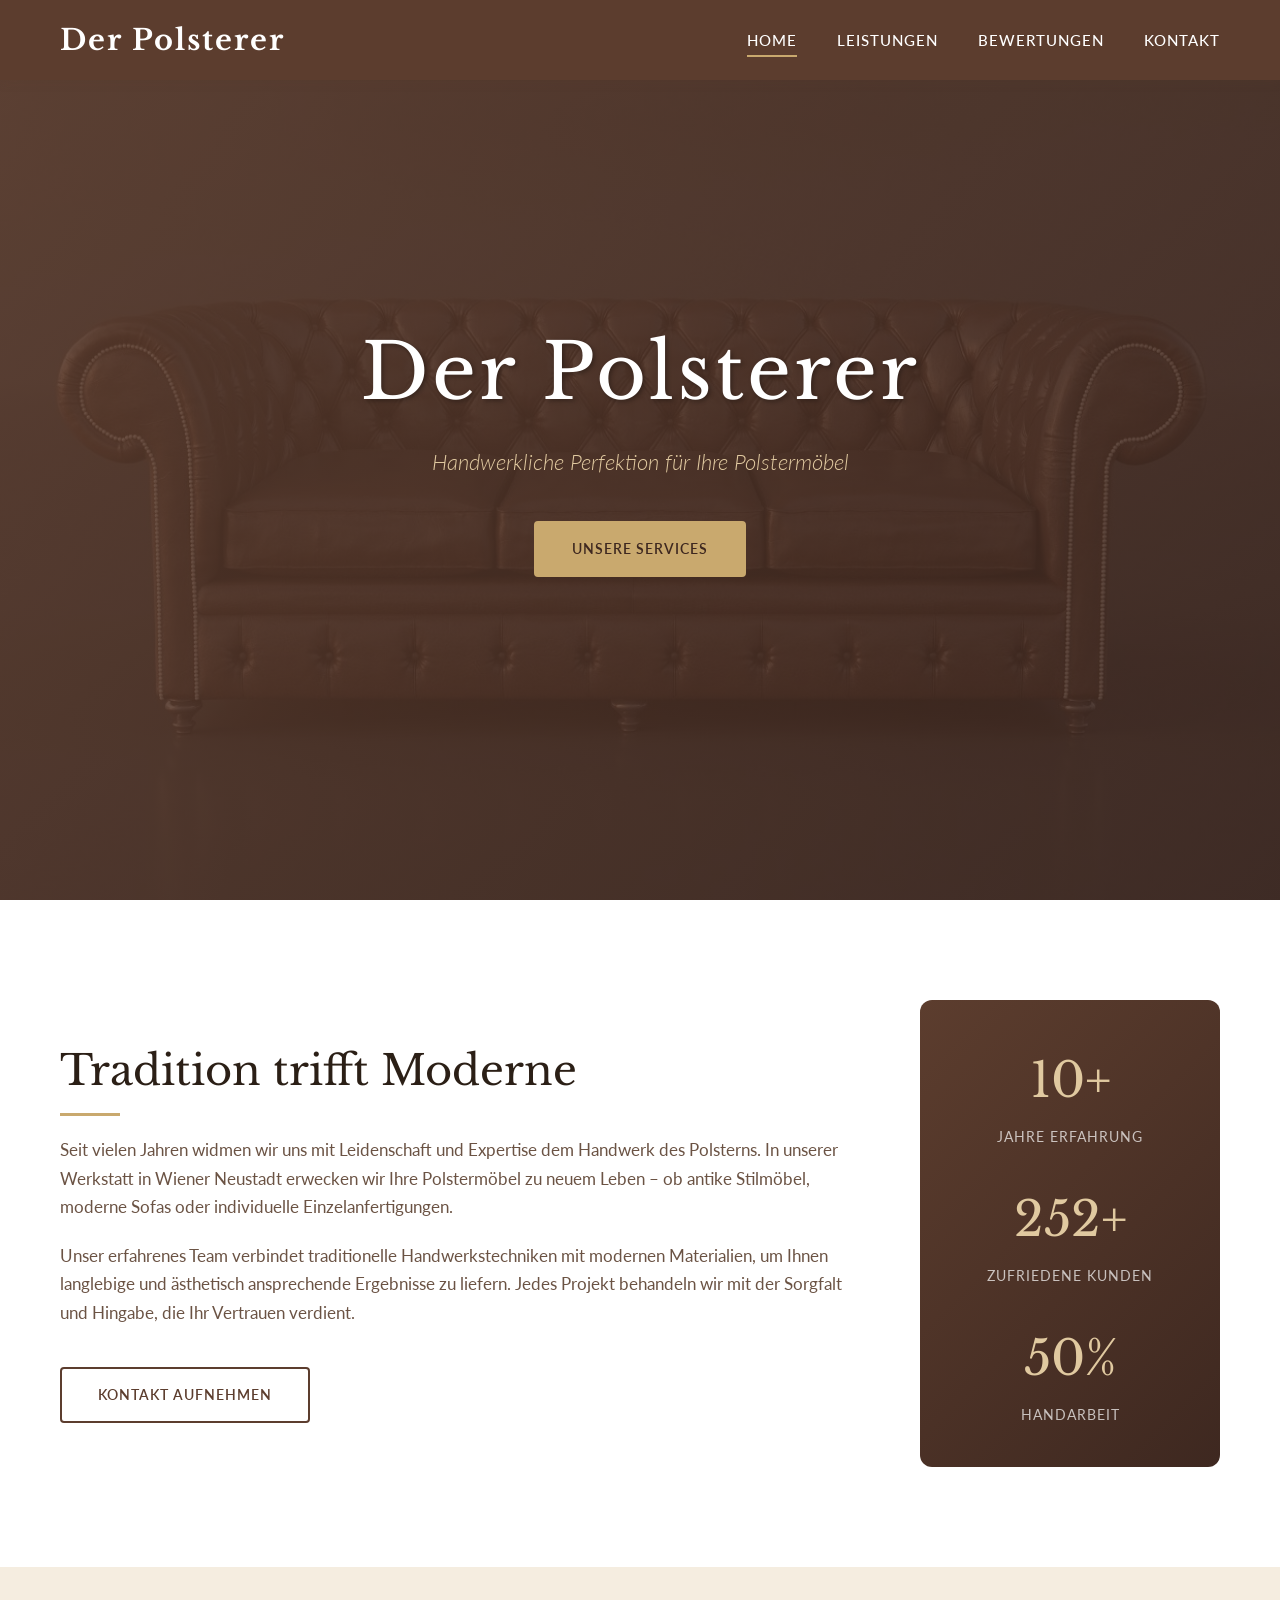
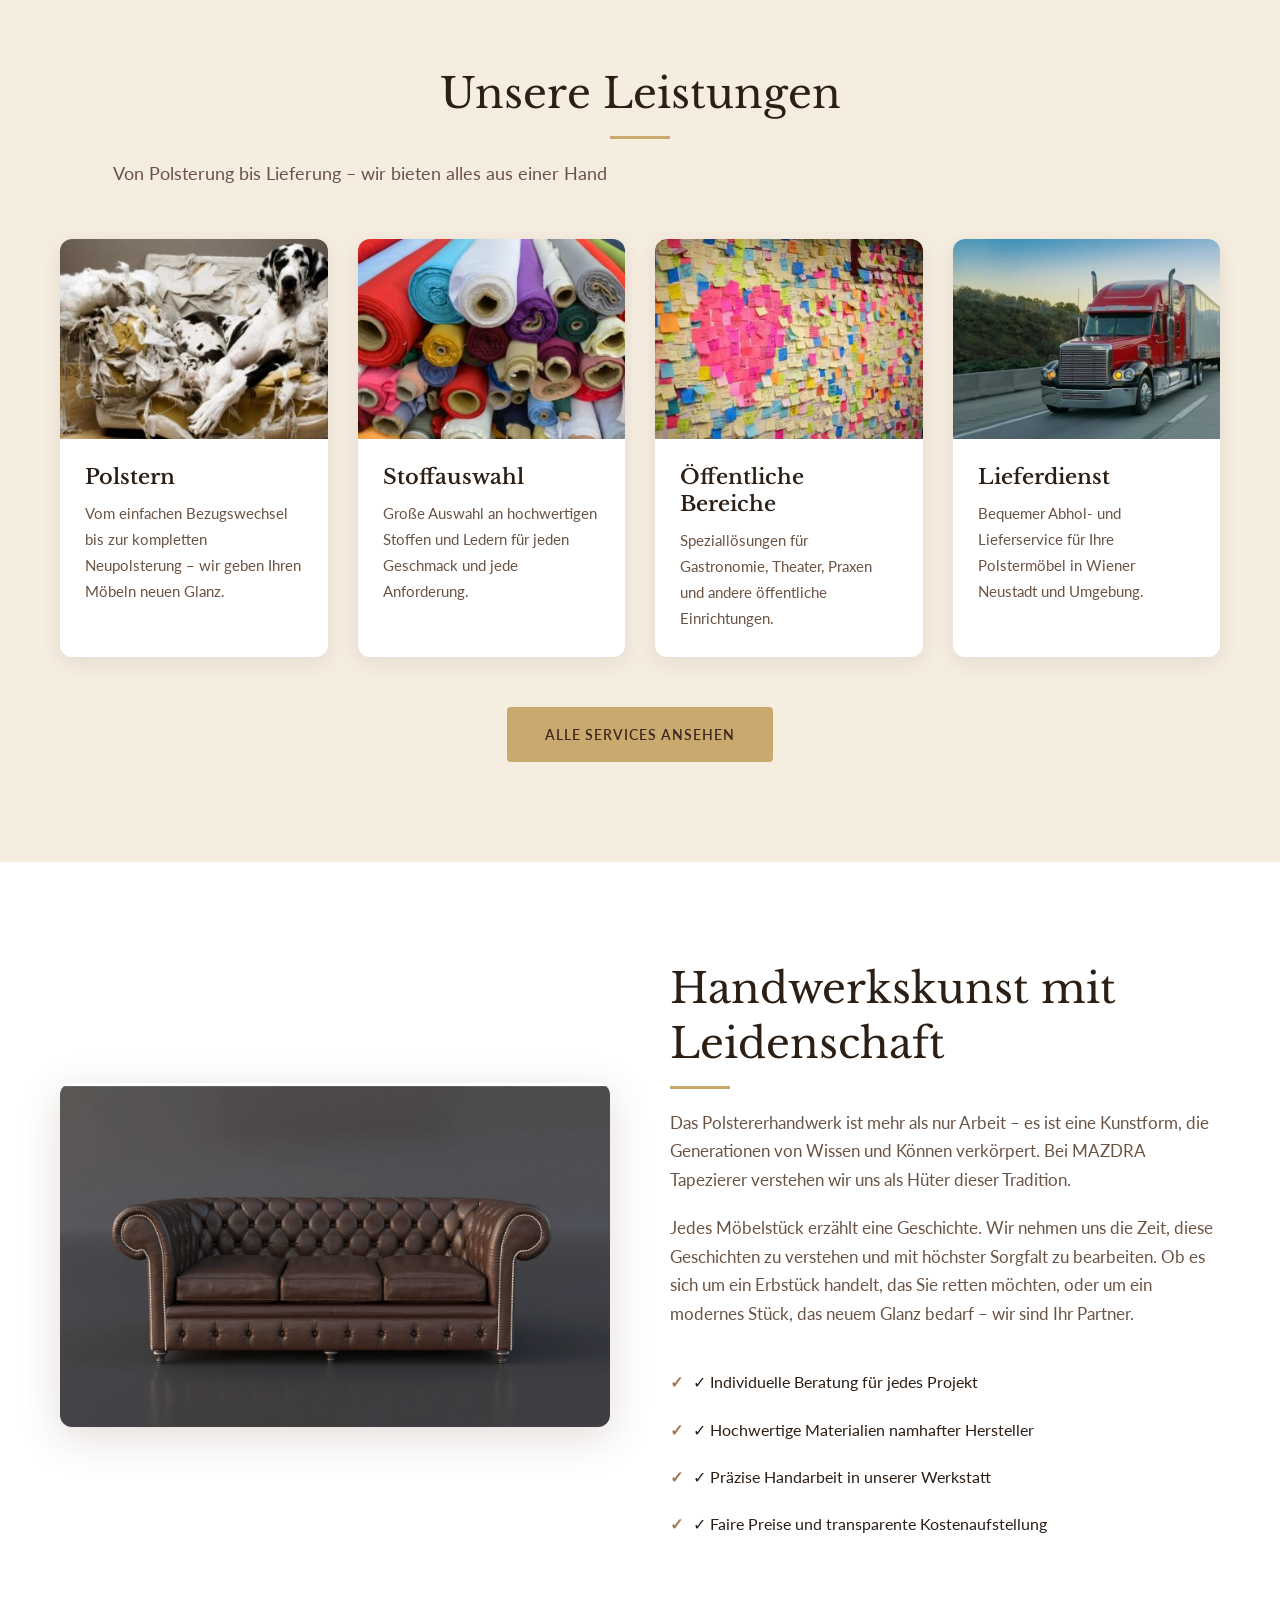
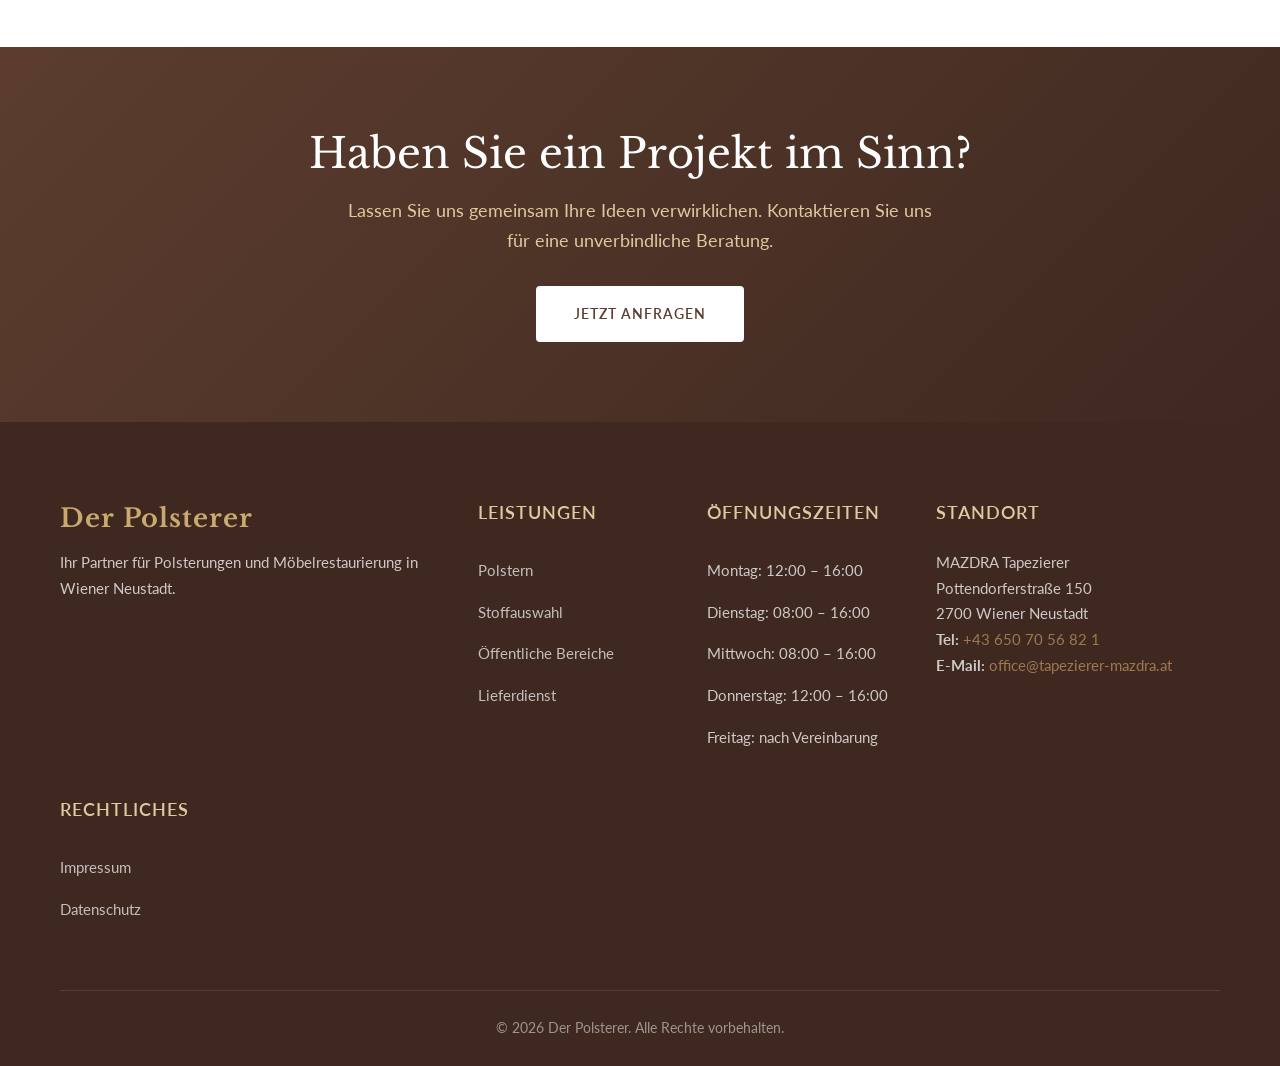
==== commit 68814e53: "Update: Libre Baskerville font, new backgrounds, impressum, datenschutz, copyright 2026" ====
--- a/index.html
+++ b/index.html
@@ -8,7 +8,7 @@
     <title>Der Polsterer | MAZDRA Tapezierer - Wiener Neustadt</title>
     <link rel="preconnect" href="https://fonts.googleapis.com">
     <link rel="preconnect" href="https://fonts.gstatic.com" crossorigin>
-    <link href="https://fonts.googleapis.com/css2?family=Old+Standard+TT:ital,wght@0,400;0,700;1,400&family=Lato:wght@300;400;500;600;700&display=swap" rel="stylesheet">
+    <link href="https://fonts.googleapis.com/css2?family=Libre+Baskerville:ital,wght@0,400;0,700;1,400&family=Lato:wght@300;400;500;600;700&display=swap" rel="stylesheet">
     <link rel="stylesheet" href="style.css">
 </head>
 <body>
@@ -18,9 +18,9 @@
             <nav class="nav" id="nav">
                 <ul class="nav-list">
                     <li><a href="index.html" class="active">Home</a></li>
-                    <li><a href="services.html">Services</a></li>
+                    <li><a href="services.html">Leistungen</a></li>
+                    <li><a href="reviews.html">Bewertungen</a></li>
                     <li><a href="kontakt.html">Kontakt</a></li>
-                    <li><a href="reviews.html">Bewertungen</a></li>
                 </ul>
             </nav>
             <button class="mobile-menu-btn" id="mobileMenuBtn" aria-label="Menü öffnen">
@@ -171,9 +171,16 @@
                     <p><strong>Tel:</strong> <a href="tel:+436507056821">+43 650 70 56 82 1</a><br>
                     <strong>E-Mail:</strong> <a href="mailto:office@tapezierer-mazdra.at">office@tapezierer-mazdra.at</a></p>
                 </div>
+                <div class="footer-col">
+                    <h4>Rechtliches</h4>
+                    <ul class="footer-links">
+                        <li><a href="impressum.html">Impressum</a></li>
+                        <li><a href="datenschutz.html">Datenschutz</a></li>
+                    </ul>
+                </div>
             </div>
             <div class="footer-bottom">
-                <p>&copy; 2024 MAZDRA Tapezierer. Alle Rechte vorbehalten.</p>
+                <p>&copy; 2026 Der Polsterer. Alle Rechte vorbehalten.</p>
             </div>
         </div>
     </footer>
--- a/style.css
+++ b/style.css
@@ -41,7 +41,7 @@
 }
 
 h1, h2, h3, h4, h5, h6 {
-    font-family: 'Old Standard TT', Georgia, serif;
+    font-family: 'Libre Baskerville', Georgia, serif;
     font-weight: 600;
     line-height: 1.3;
     color: var(--text-dark);
@@ -97,7 +97,7 @@
 }
 
 .logo-text {
-    font-family: 'Old Standard TT', Georgia, serif;
+    font-family: 'Libre Baskerville', Georgia, serif;
     font-size: 1.8rem;
     font-weight: 700;
     color: var(--bg-white);
@@ -106,7 +106,7 @@
 }
 
 .footer-logo-text {
-    font-family: 'Old Standard TT', Georgia, serif;
+    font-family: 'Libre Baskerville', Georgia, serif;
     font-size: 1.6rem;
     font-weight: 700;
     color: var(--accent);
@@ -212,7 +212,7 @@
 }
 
 .hero-title {
-    font-family: 'Old Standard TT', Georgia, serif;
+    font-family: 'Libre Baskerville', Georgia, serif;
     font-size: clamp(2.8rem, 6vw, 5rem);
     color: var(--bg-white);
     margin-bottom: 20px;
@@ -405,7 +405,7 @@
 
 .stat-number {
     display: block;
-    font-family: 'Old Standard TT', Georgia, serif;
+    font-family: 'Libre Baskerville', Georgia, serif;
     font-size: 3rem;
     font-weight: 400;
     color: var(--accent-light);
@@ -794,7 +794,7 @@
     display: flex;
     align-items: center;
     justify-content: center;
-    font-family: 'Old Standard TT', Georgia, serif;
+    font-family: 'Libre Baskerville', Georgia, serif;
     font-size: 1.2rem;
     font-weight: 600;
     flex-shrink: 0;
@@ -1121,3 +1121,79 @@
         padding: 20px;
     }
 }
+
+/* ========================================
+   Legal Pages (Impressum, Datenschutz)
+   ======================================== */
+.legal-content {
+    padding: 80px 0;
+    background-color: var(--bg-light);
+}
+
+.legal-grid {
+    display: grid;
+    gap: 40px;
+}
+
+.legal-section {
+    background: var(--bg-white);
+    padding: 40px;
+    border-radius: 8px;
+    box-shadow: 0 2px 10px var(--shadow);
+}
+
+.legal-section h2 {
+    font-family: 'Libre Baskerville', Georgia, serif;
+    font-size: 1.8rem;
+    color: var(--primary);
+    margin-bottom: 25px;
+    padding-bottom: 15px;
+    border-bottom: 2px solid var(--accent);
+}
+
+.legal-section h3 {
+    font-family: 'Libre Baskerville', Georgia, serif;
+    font-size: 1.3rem;
+    color: var(--text-dark);
+    margin: 25px 0 15px;
+}
+
+.legal-section p {
+    font-family: 'Lato', sans-serif;
+    font-size: 1rem;
+    line-height: 1.8;
+    color: var(--text-light);
+    margin-bottom: 15px;
+}
+
+.legal-section a {
+    color: var(--accent-dark);
+    text-decoration: underline;
+}
+
+.legal-section a:hover {
+    color: var(--primary);
+}
+
+.legal-list {
+    margin: 15px 0;
+    padding-left: 25px;
+}
+
+.legal-list li {
+    font-family: 'Lato', sans-serif;
+    font-size: 1rem;
+    line-height: 1.8;
+    color: var(--text-light);
+    margin-bottom: 8px;
+}
+
+@media (min-width: 768px) {
+    .legal-grid {
+        grid-template-columns: repeat(2, 1fr);
+    }
+    
+    .legal-section:first-child {
+        grid-column: span 2;
+    }
+}
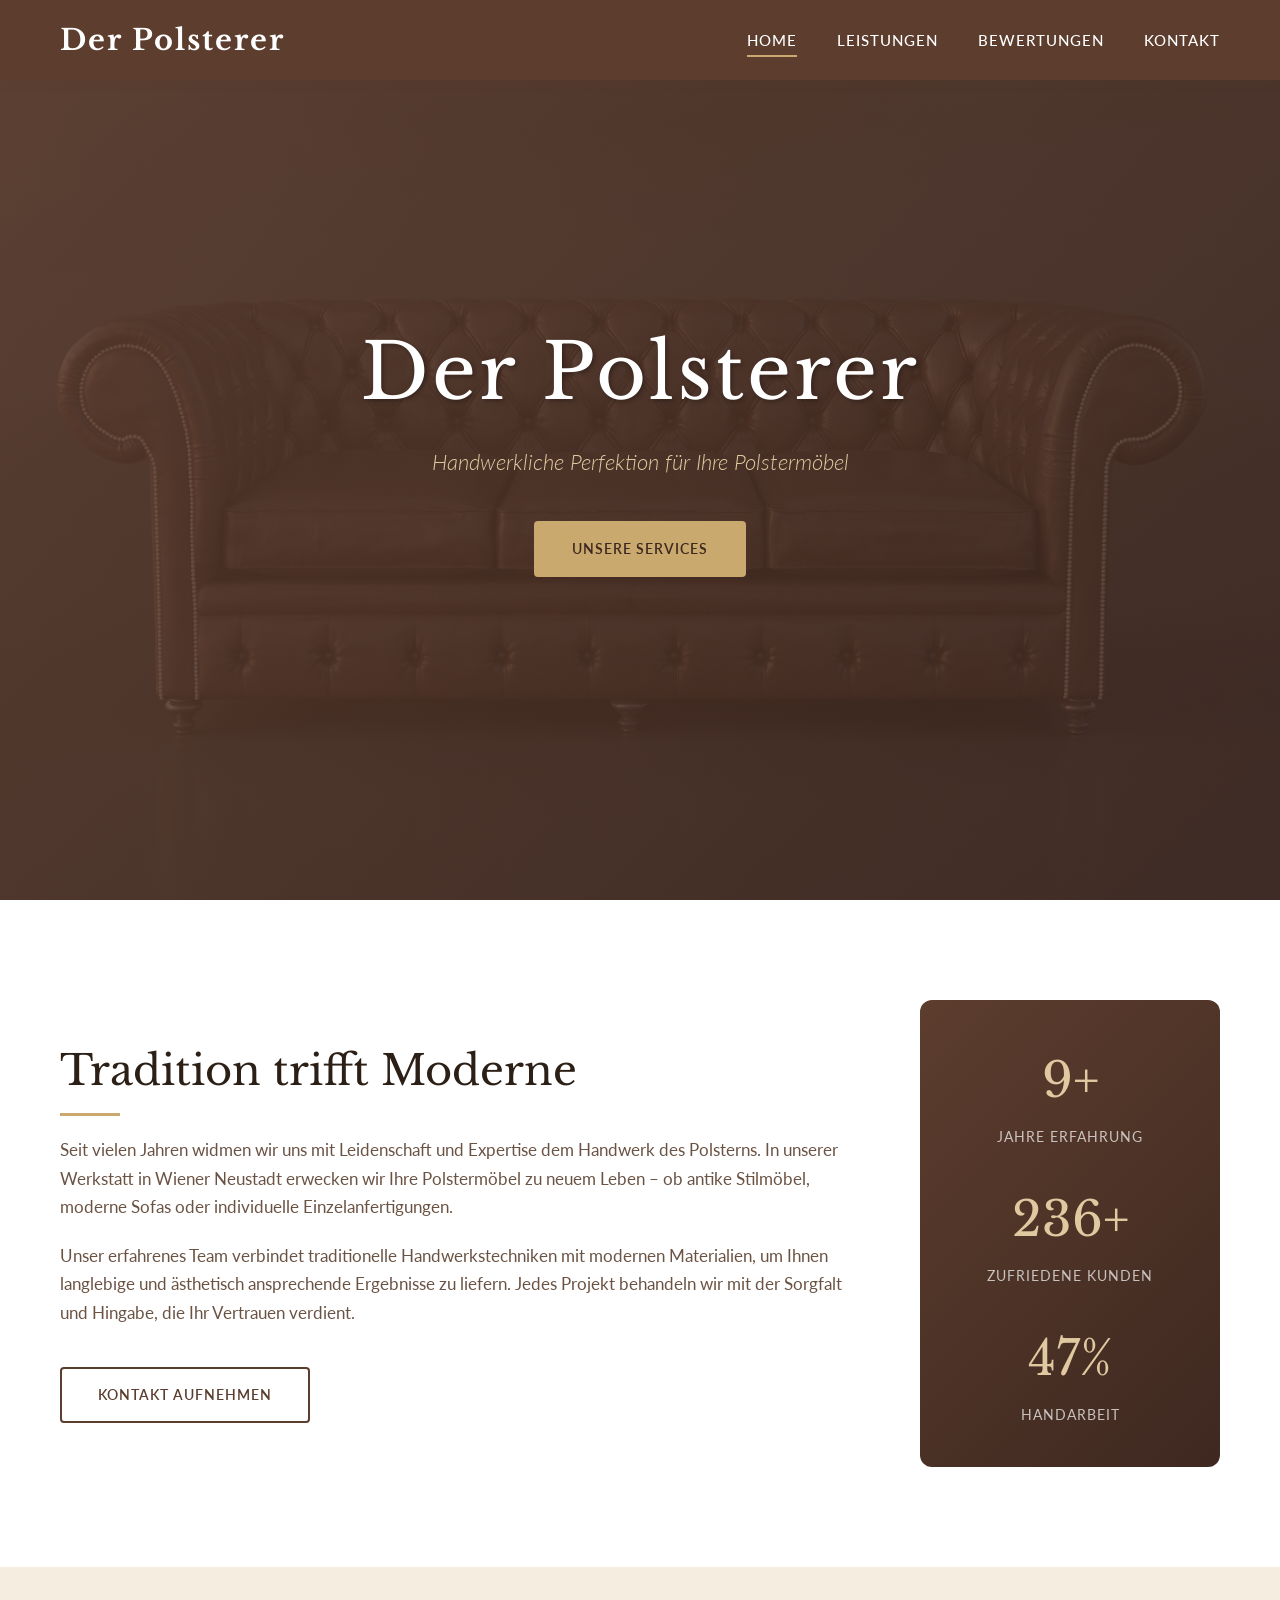
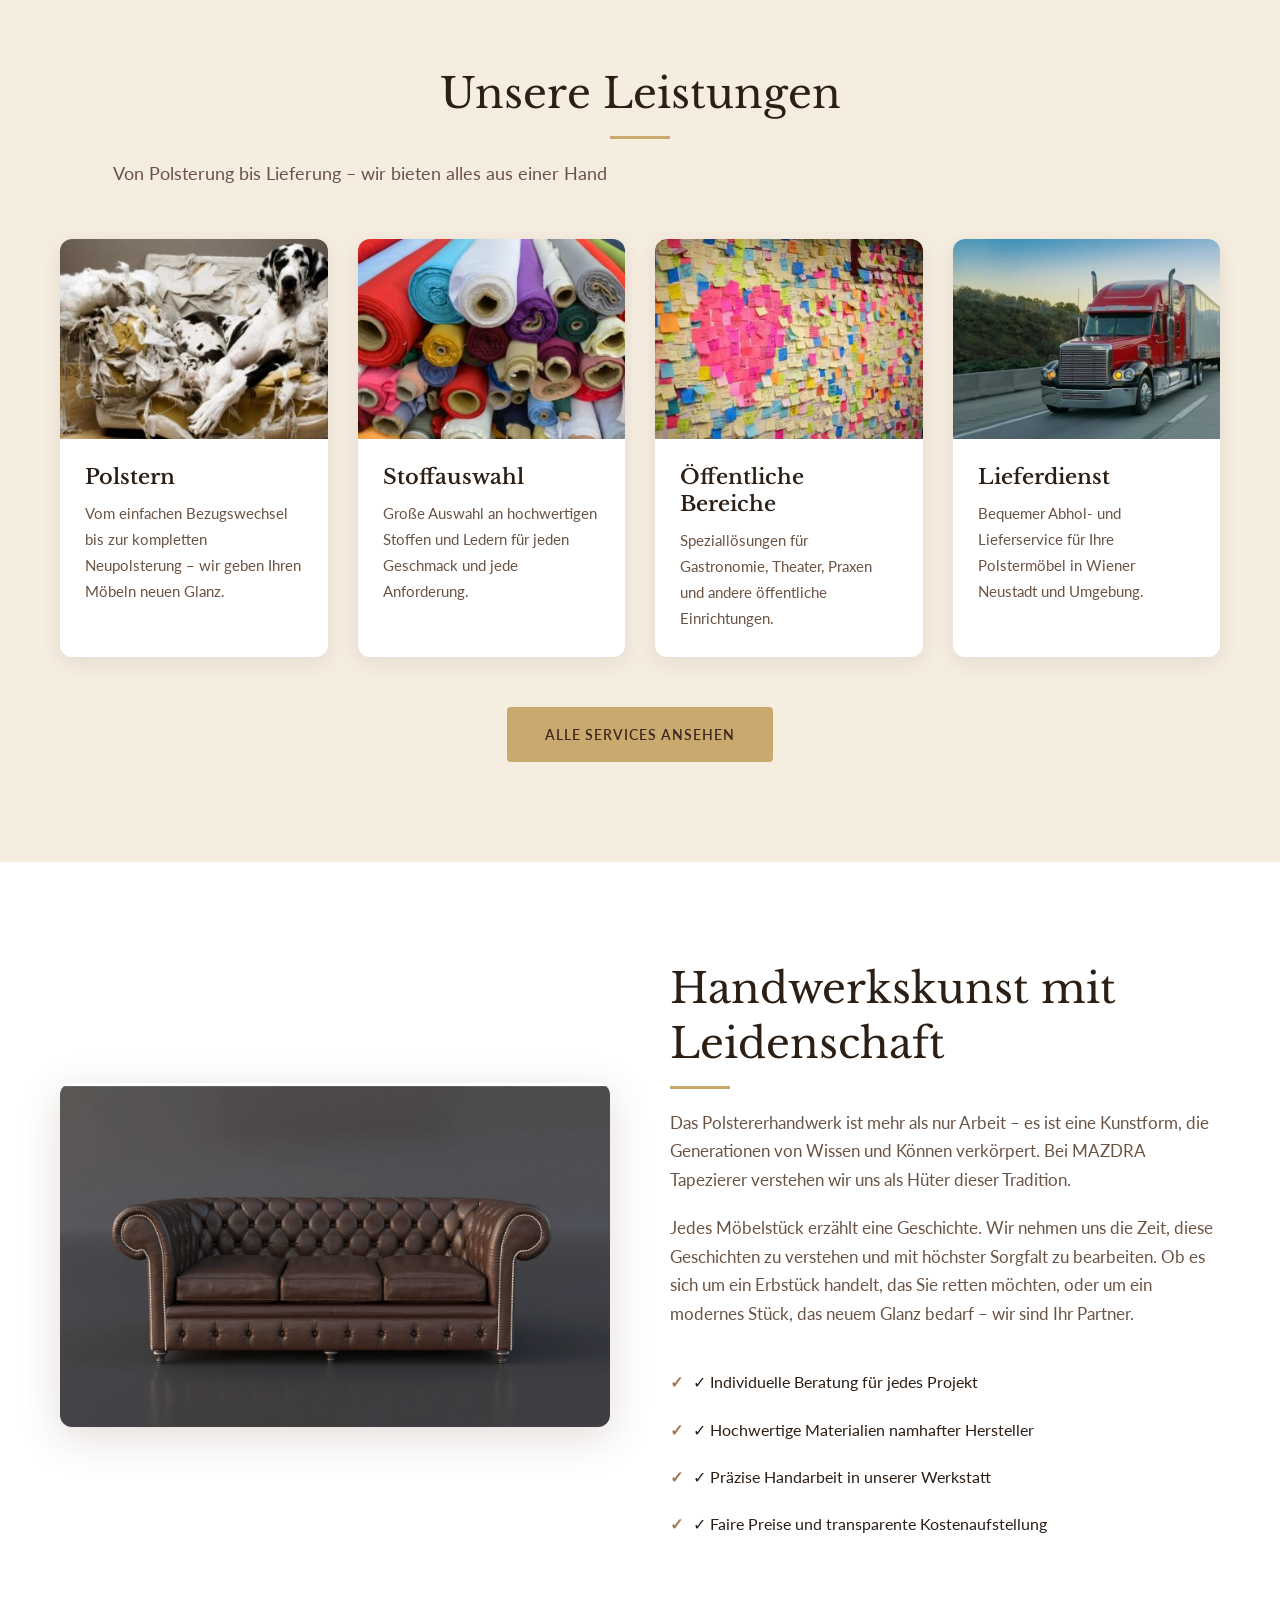
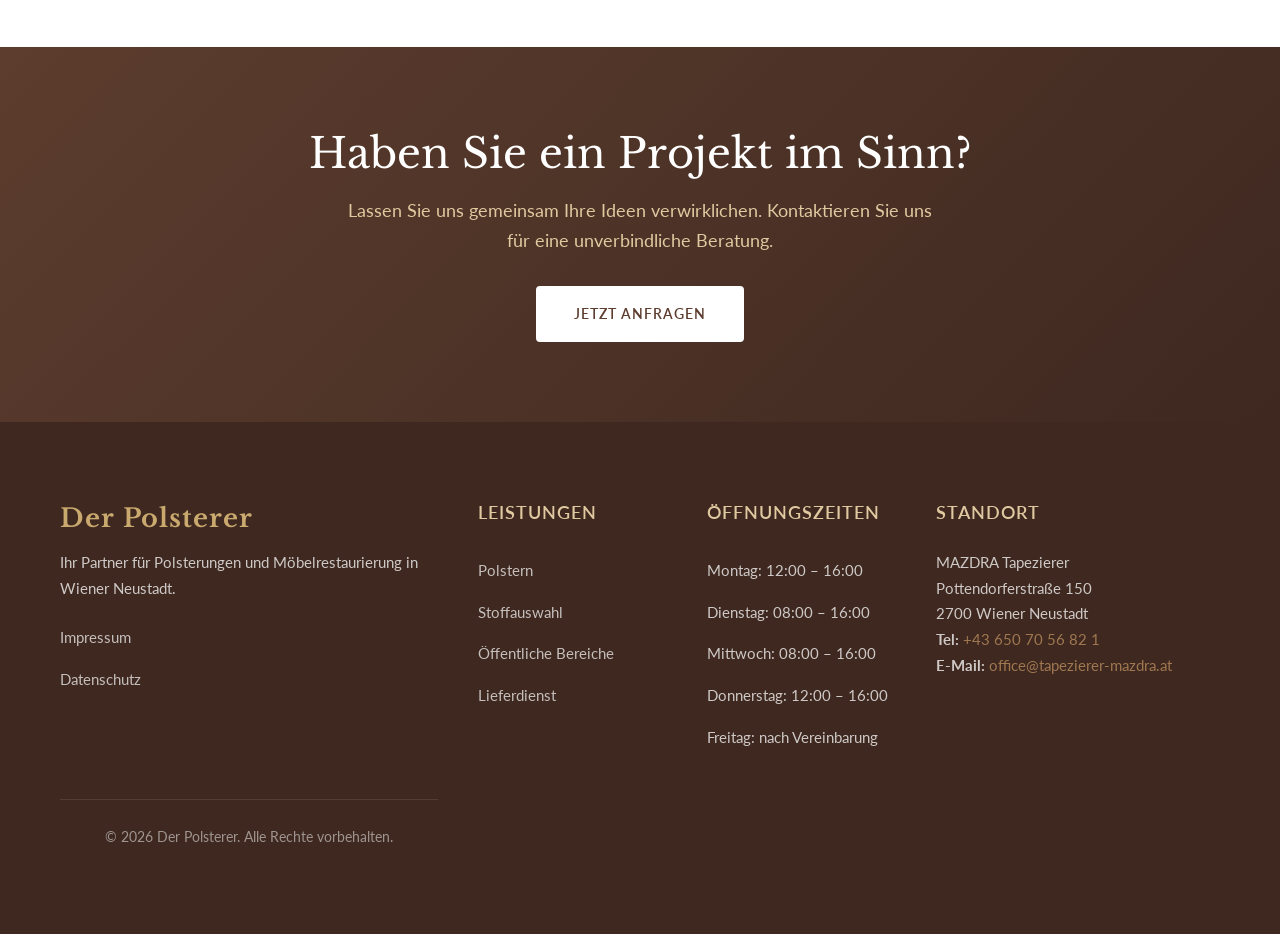
==== commit 12d5812c: "Fix: Copyright 2026, Rechtliches im Footer oben, echte Kontaktdaten" ====
--- a/index.html
+++ b/index.html
@@ -143,6 +143,10 @@
                 <div class="footer-col">
                     <h3 class="footer-logo-text">Der Polsterer</h3>
                     <p>Ihr Partner für Polsterungen und Möbelrestaurierung in Wiener Neustadt.</p>
+                    <ul class="footer-links" style="margin-top: 15px;">
+                        <li><a href="impressum.html">Impressum</a></li>
+                        <li><a href="datenschutz.html">Datenschutz</a></li>
+                    </ul>
                 </div>
                 <div class="footer-col">
                     <h4>Leistungen</h4>
@@ -171,15 +175,7 @@
                     <p><strong>Tel:</strong> <a href="tel:+436507056821">+43 650 70 56 82 1</a><br>
                     <strong>E-Mail:</strong> <a href="mailto:office@tapezierer-mazdra.at">office@tapezierer-mazdra.at</a></p>
                 </div>
-                <div class="footer-col">
-                    <h4>Rechtliches</h4>
-                    <ul class="footer-links">
-                        <li><a href="impressum.html">Impressum</a></li>
-                        <li><a href="datenschutz.html">Datenschutz</a></li>
-                    </ul>
-                </div>
-            </div>
-            <div class="footer-bottom">
+<div class="footer-bottom">
                 <p>&copy; 2026 Der Polsterer. Alle Rechte vorbehalten.</p>
             </div>
         </div>
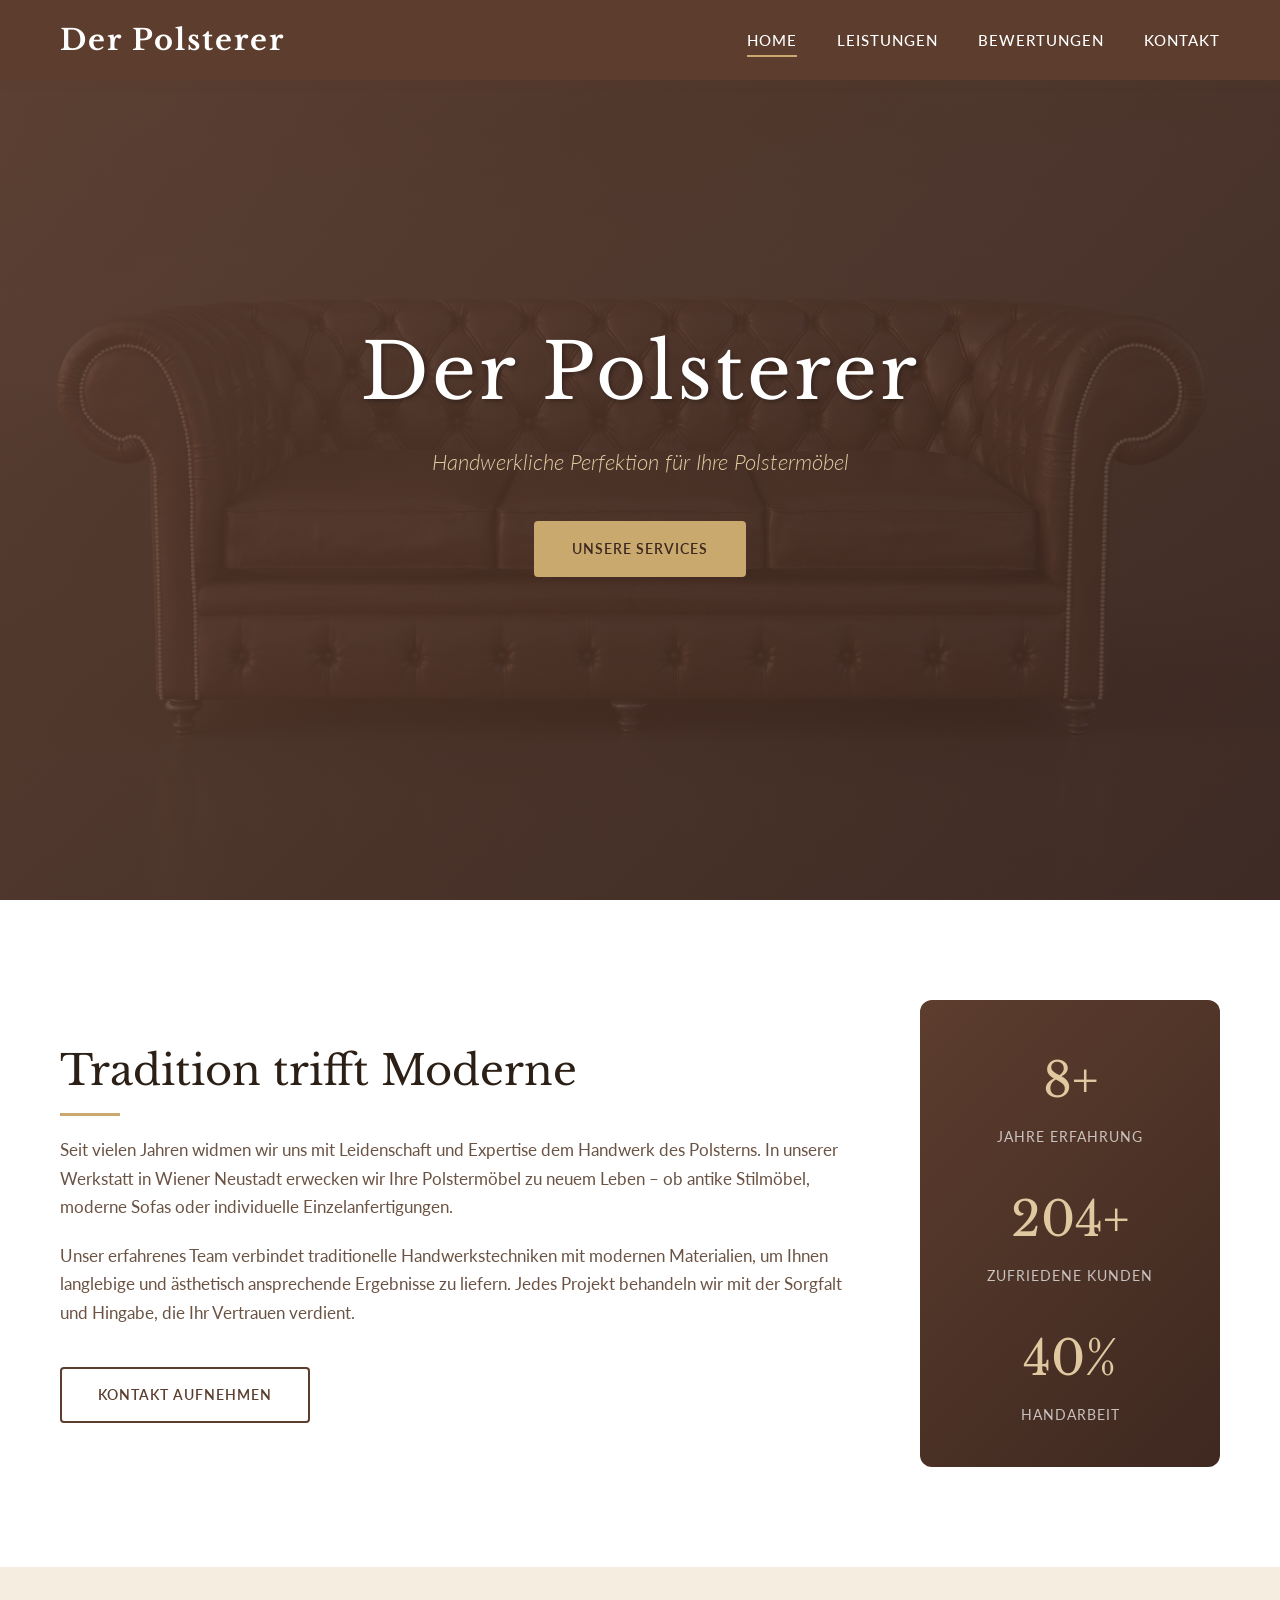
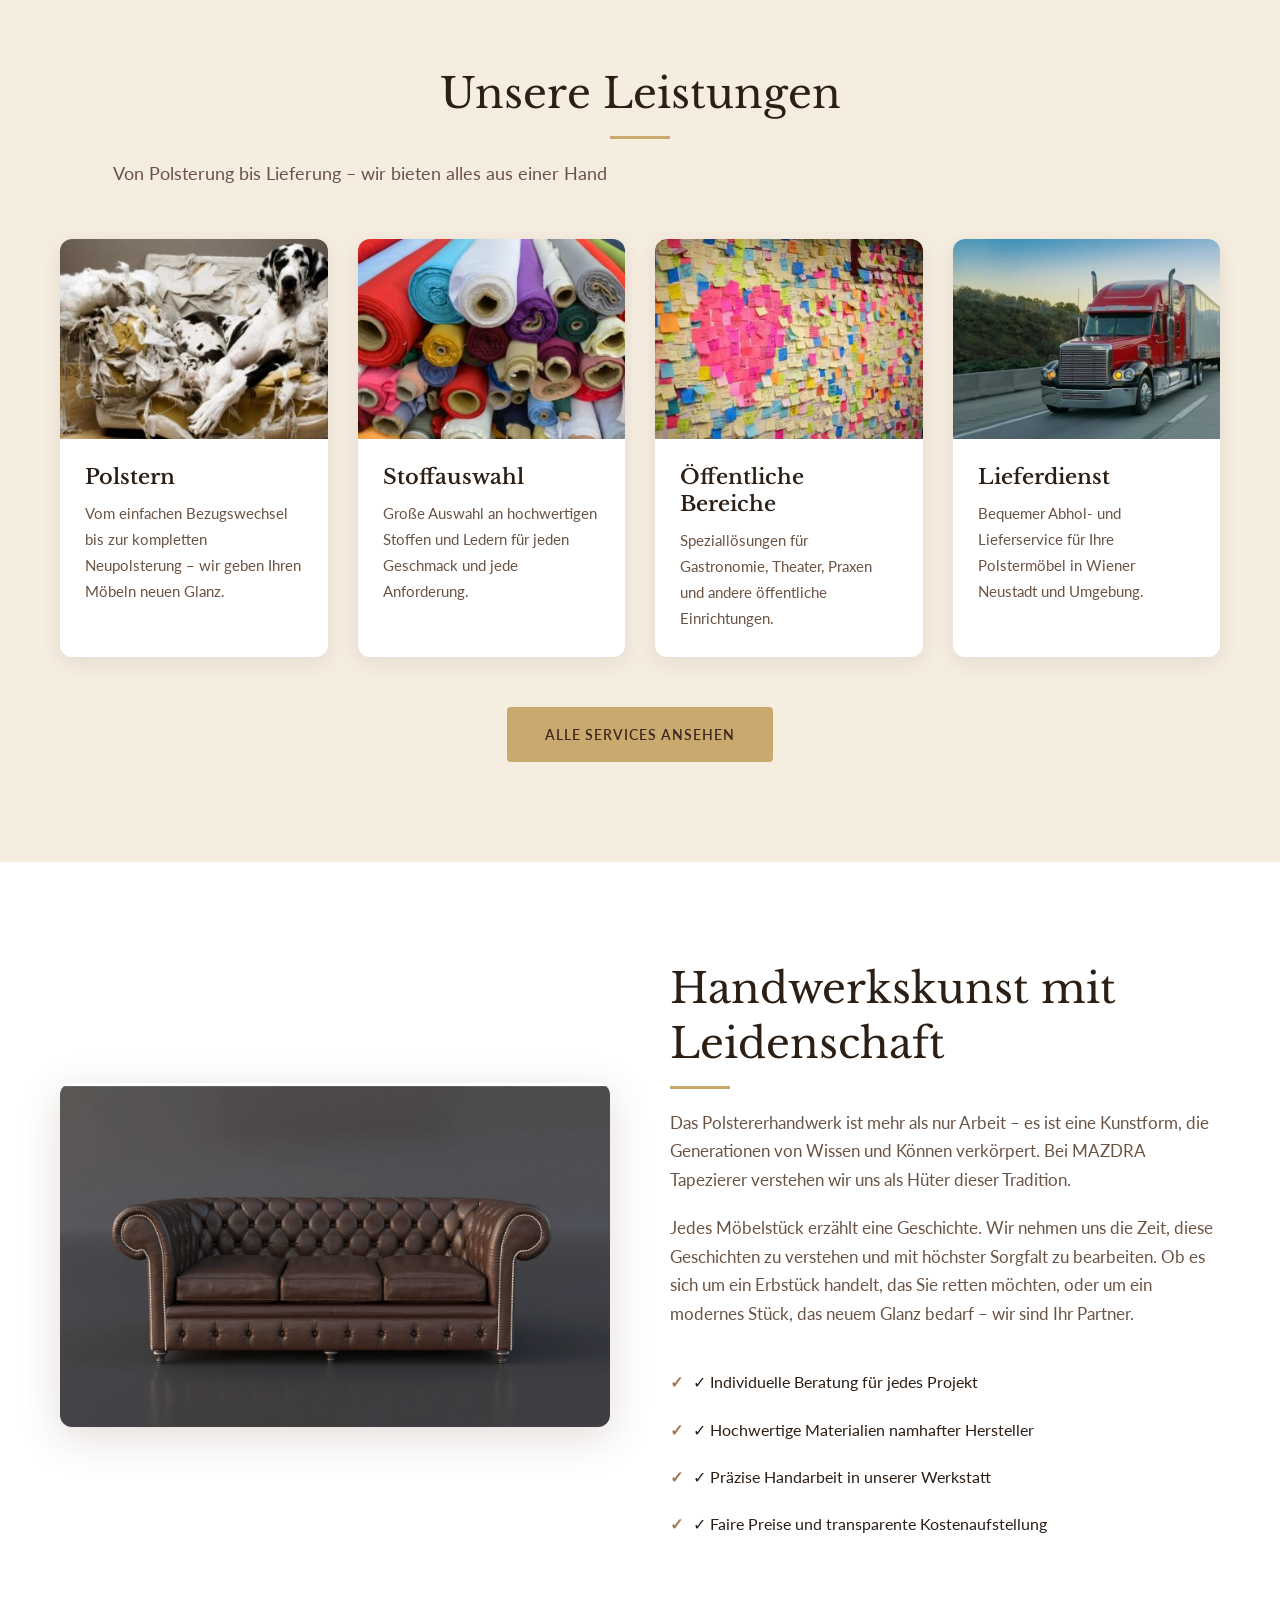
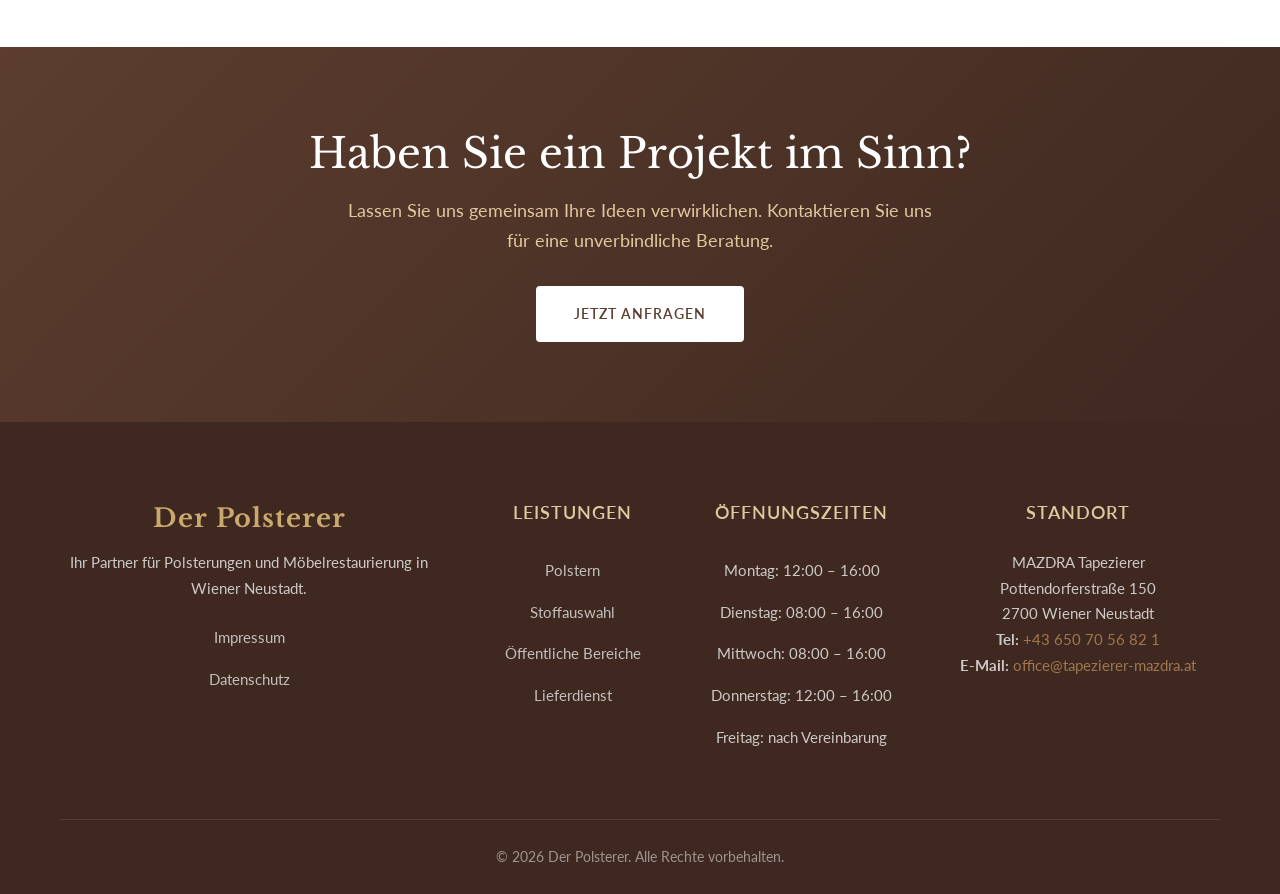
==== commit c0d482c8: "Fix: footer-bottom now correctly outside footer-grid Moved closing </div> for footer-grid before foo" ====
--- a/index.html
+++ b/index.html
@@ -175,7 +175,8 @@
                     <p><strong>Tel:</strong> <a href="tel:+436507056821">+43 650 70 56 82 1</a><br>
                     <strong>E-Mail:</strong> <a href="mailto:office@tapezierer-mazdra.at">office@tapezierer-mazdra.at</a></p>
                 </div>
-<div class="footer-bottom">
+            </div>
+            <div class="footer-bottom">
                 <p>&copy; 2026 Der Polsterer. Alle Rechte vorbehalten.</p>
             </div>
         </div>
--- a/style.css
+++ b/style.css
@@ -902,16 +902,19 @@
     grid-template-columns: 2fr 1fr 1fr 1.5fr;
     gap: 40px;
     padding-bottom: 60px;
+    justify-items: center;
 }
 
 .footer-col {
     color: rgba(255, 255, 255, 0.75);
+    text-align: center;
+    width: 100%;
 }
 
 .footer-logo {
     height: 80px;
     width: auto;
-    margin-bottom: 20px;
+    margin: 0 auto 20px;
 }
 
 .footer-col p {
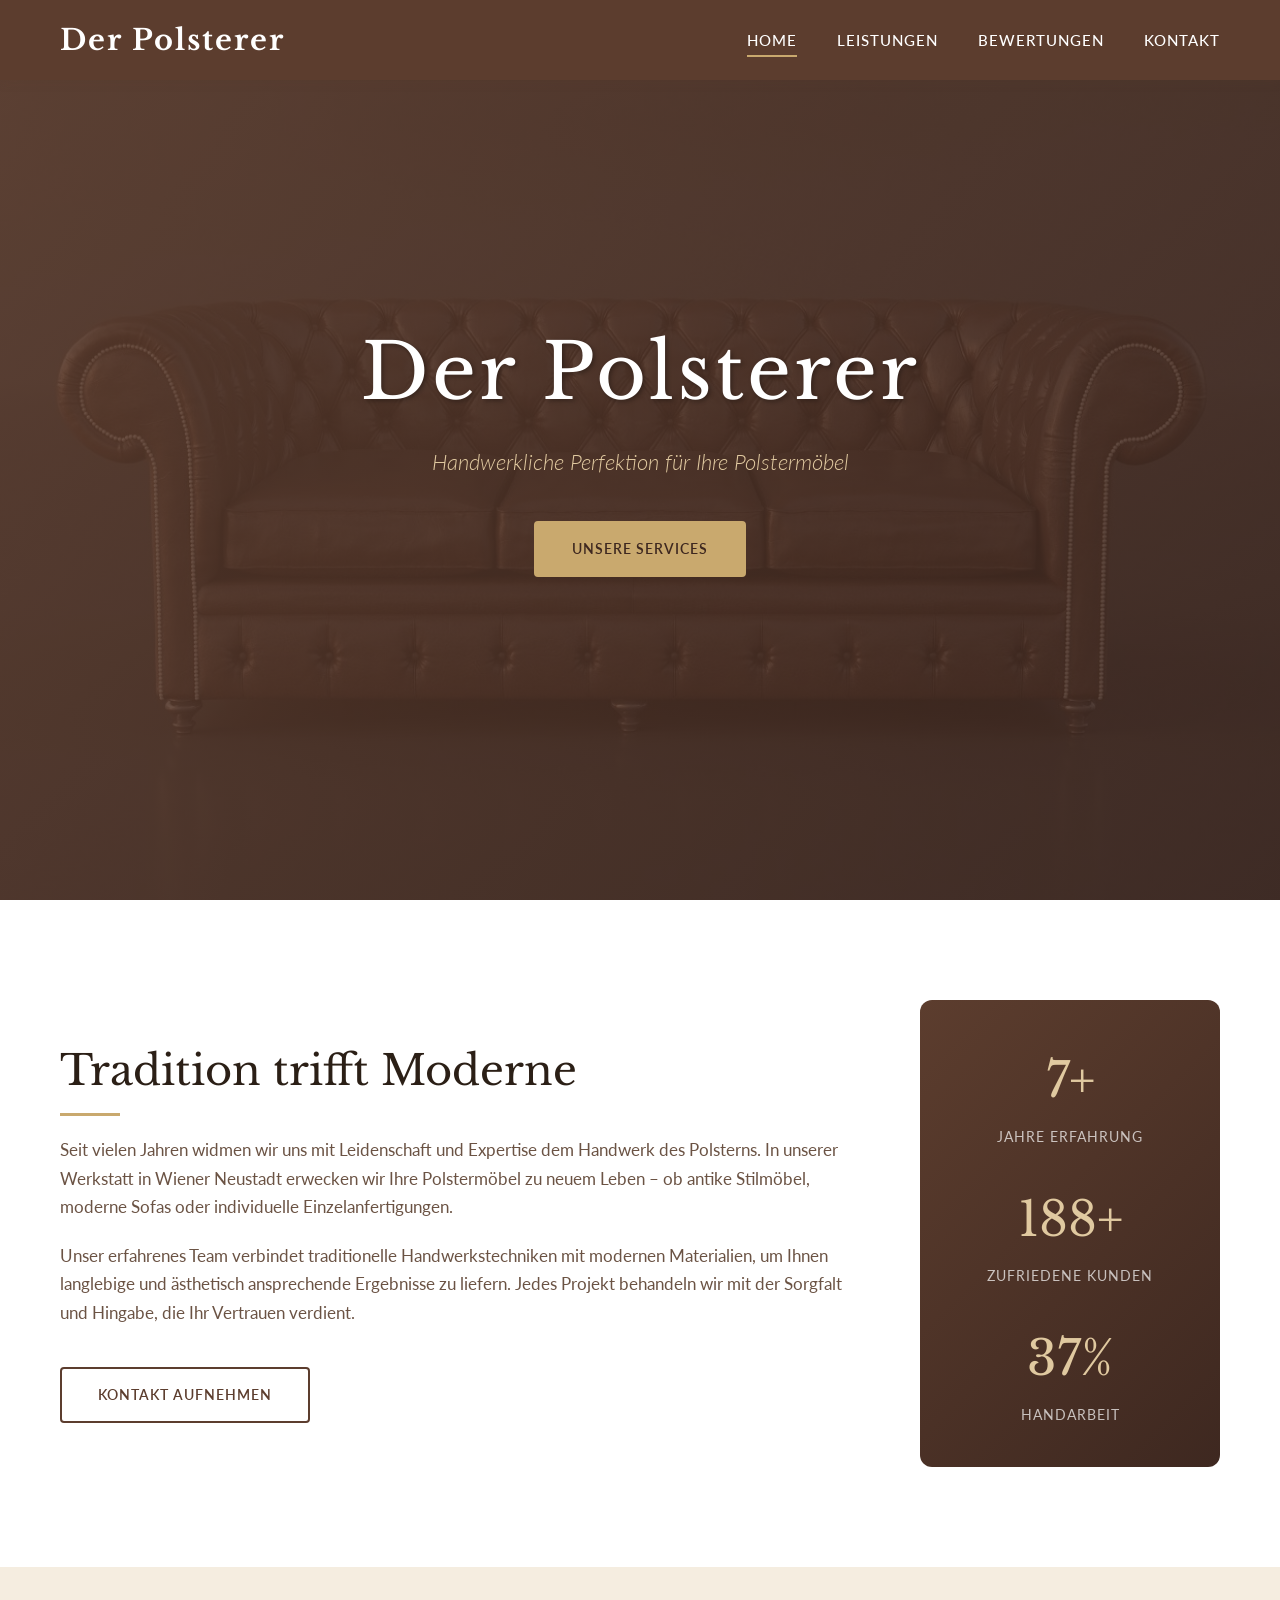
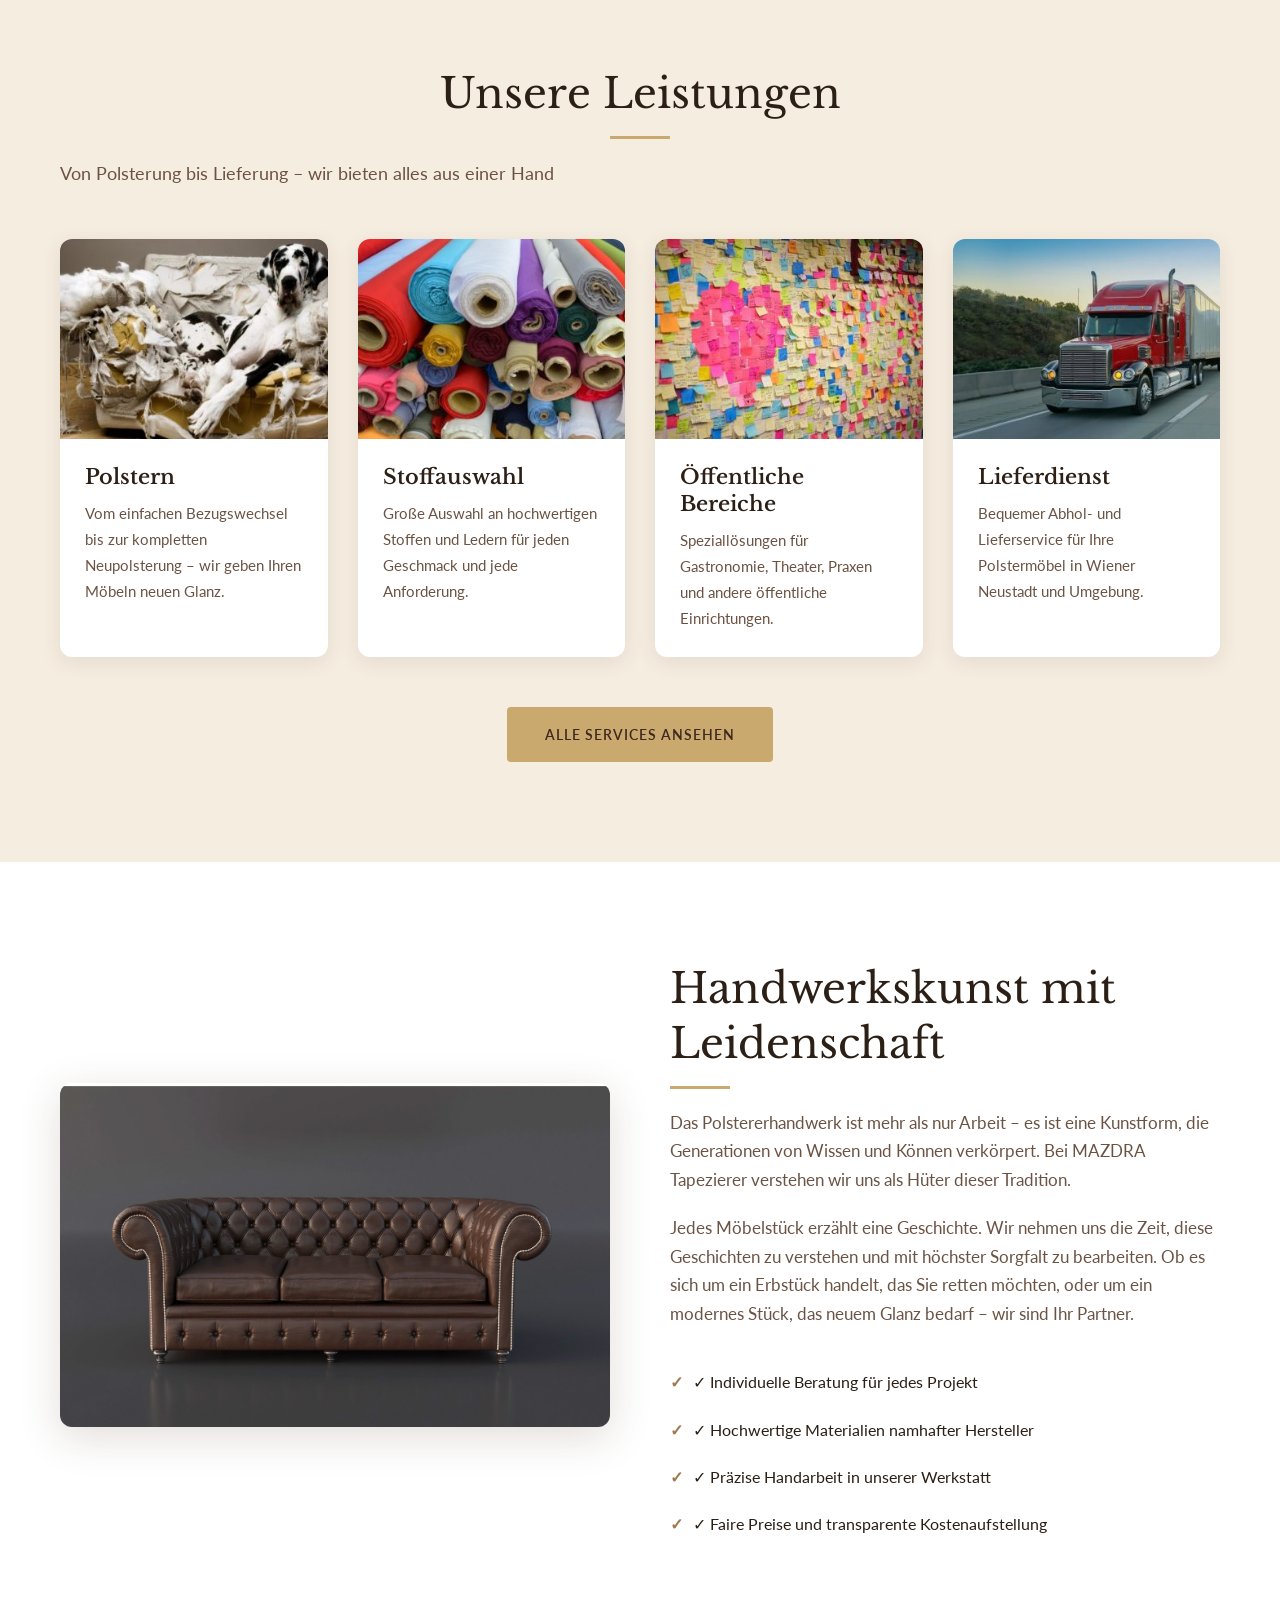
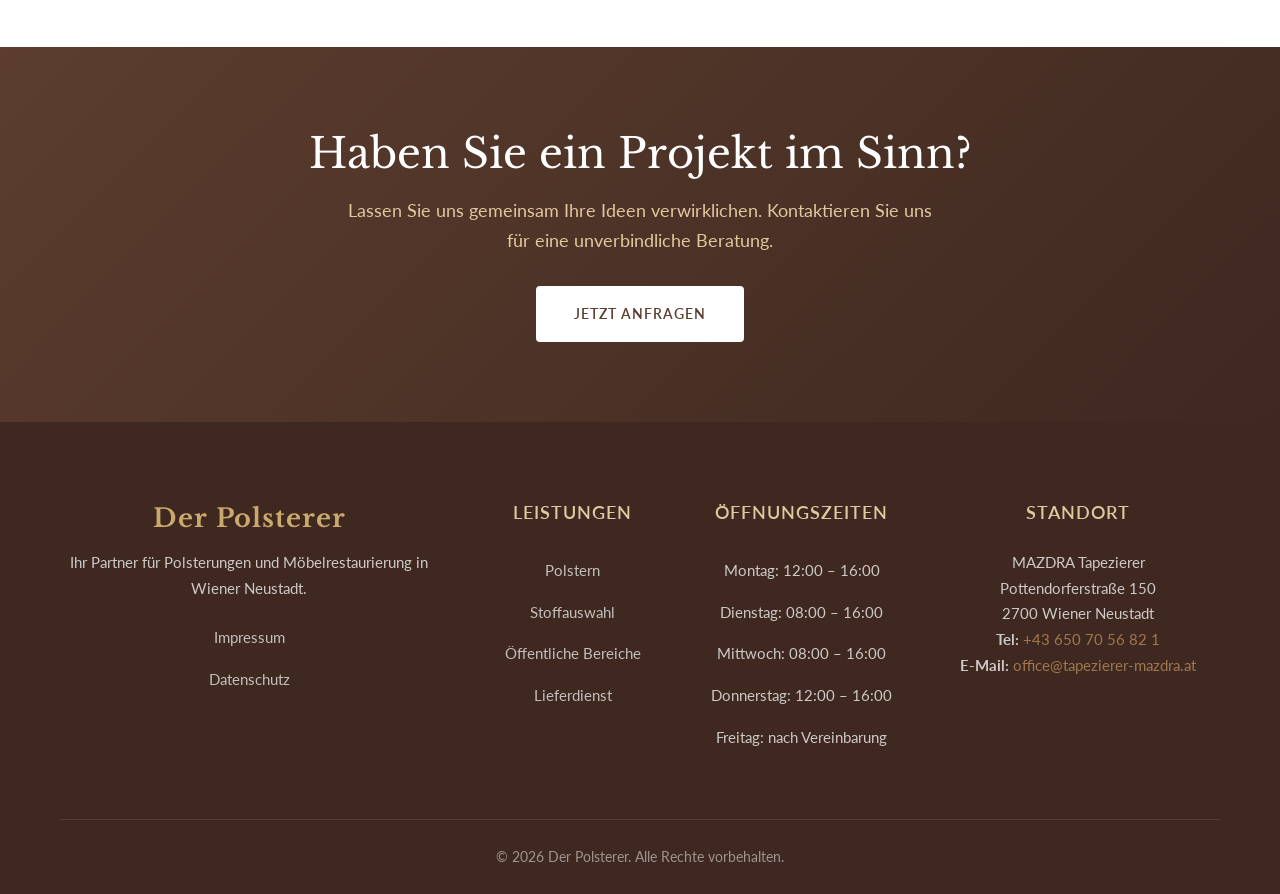
==== commit 5f290a7a: "Align subtitle left under Unsere Leistungen headline" ====
--- a/index.html
+++ b/index.html
@@ -71,7 +71,7 @@
     <section class="services-preview">
         <div class="container">
             <h2 class="section-title centered">Unsere Leistungen</h2>
-            <p class="section-subtitle centered">Von Polsterung bis Lieferung – wir bieten alles aus einer Hand</p>
+            <p class="section-subtitle" style="text-align: left;">Von Polsterung bis Lieferung – wir bieten alles aus einer Hand</p>
             <div class="services-grid">
                 <div class="service-card">
                     <div class="service-img">
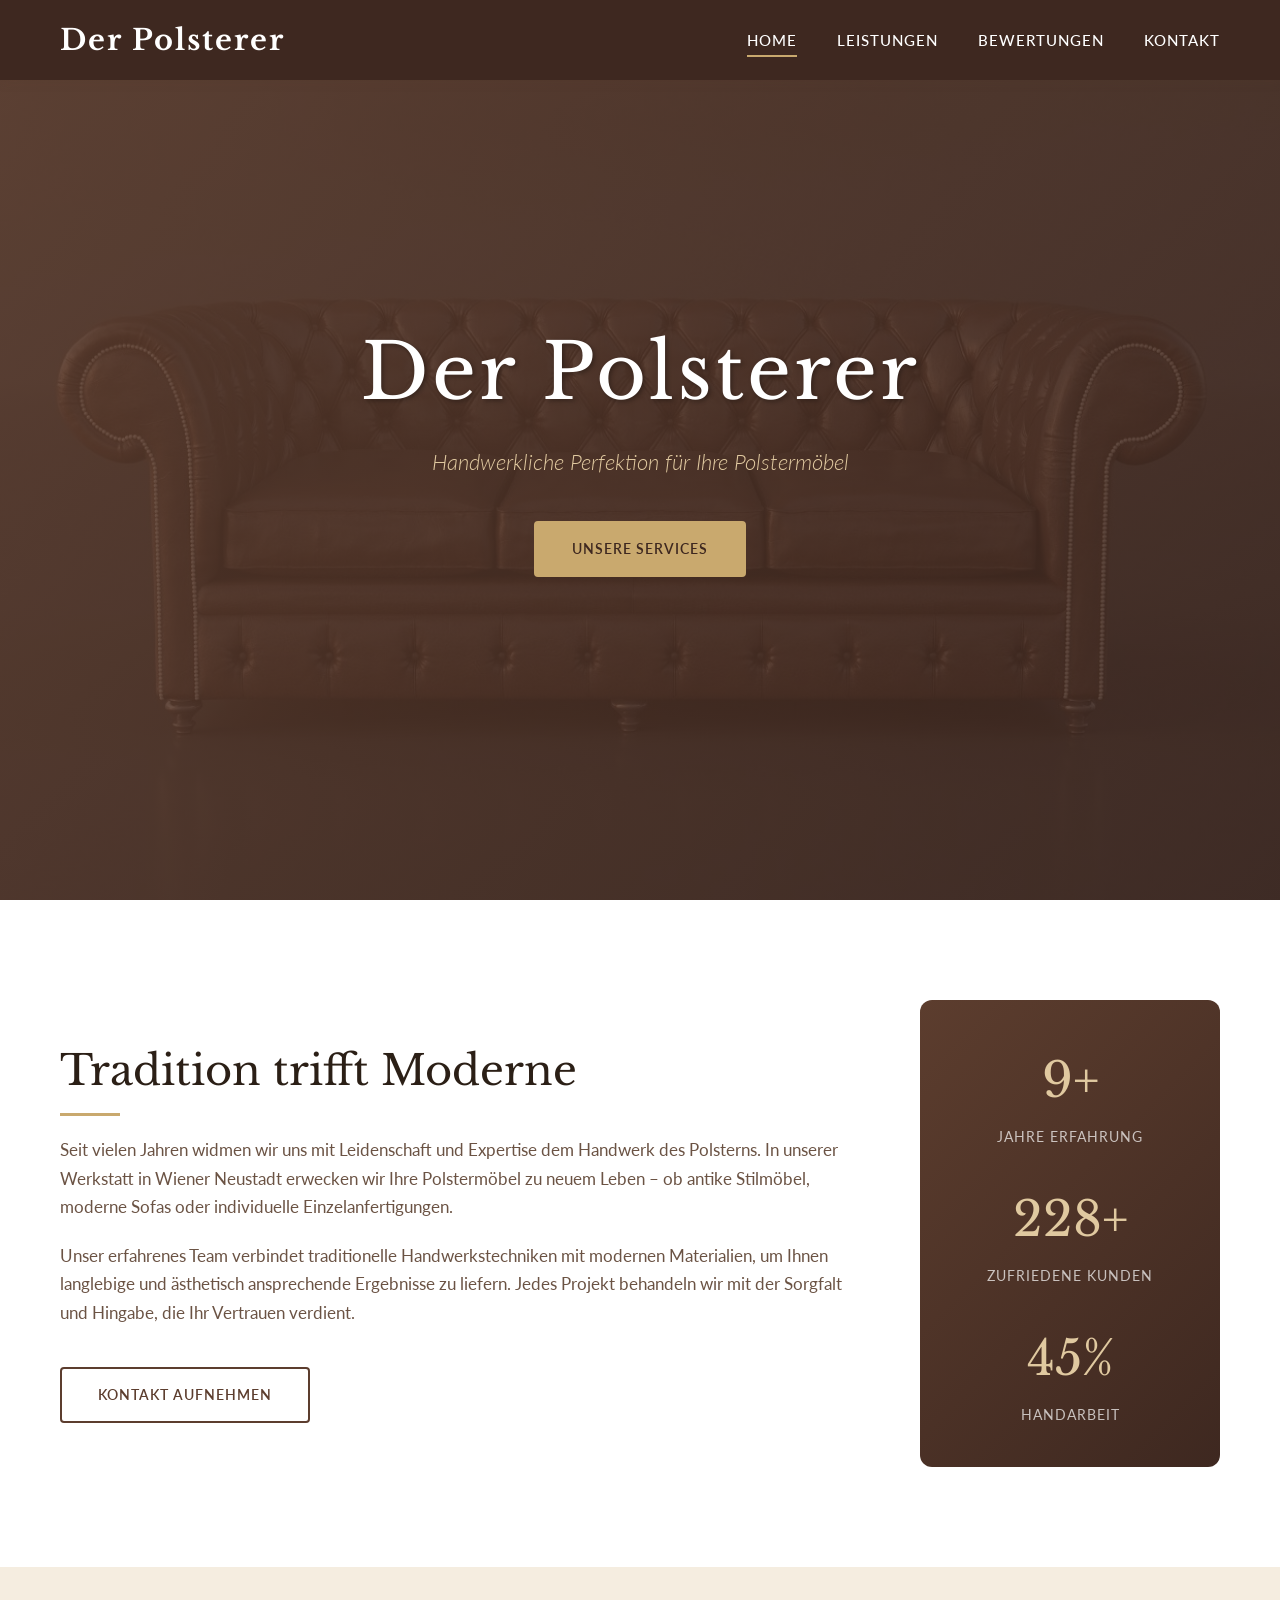
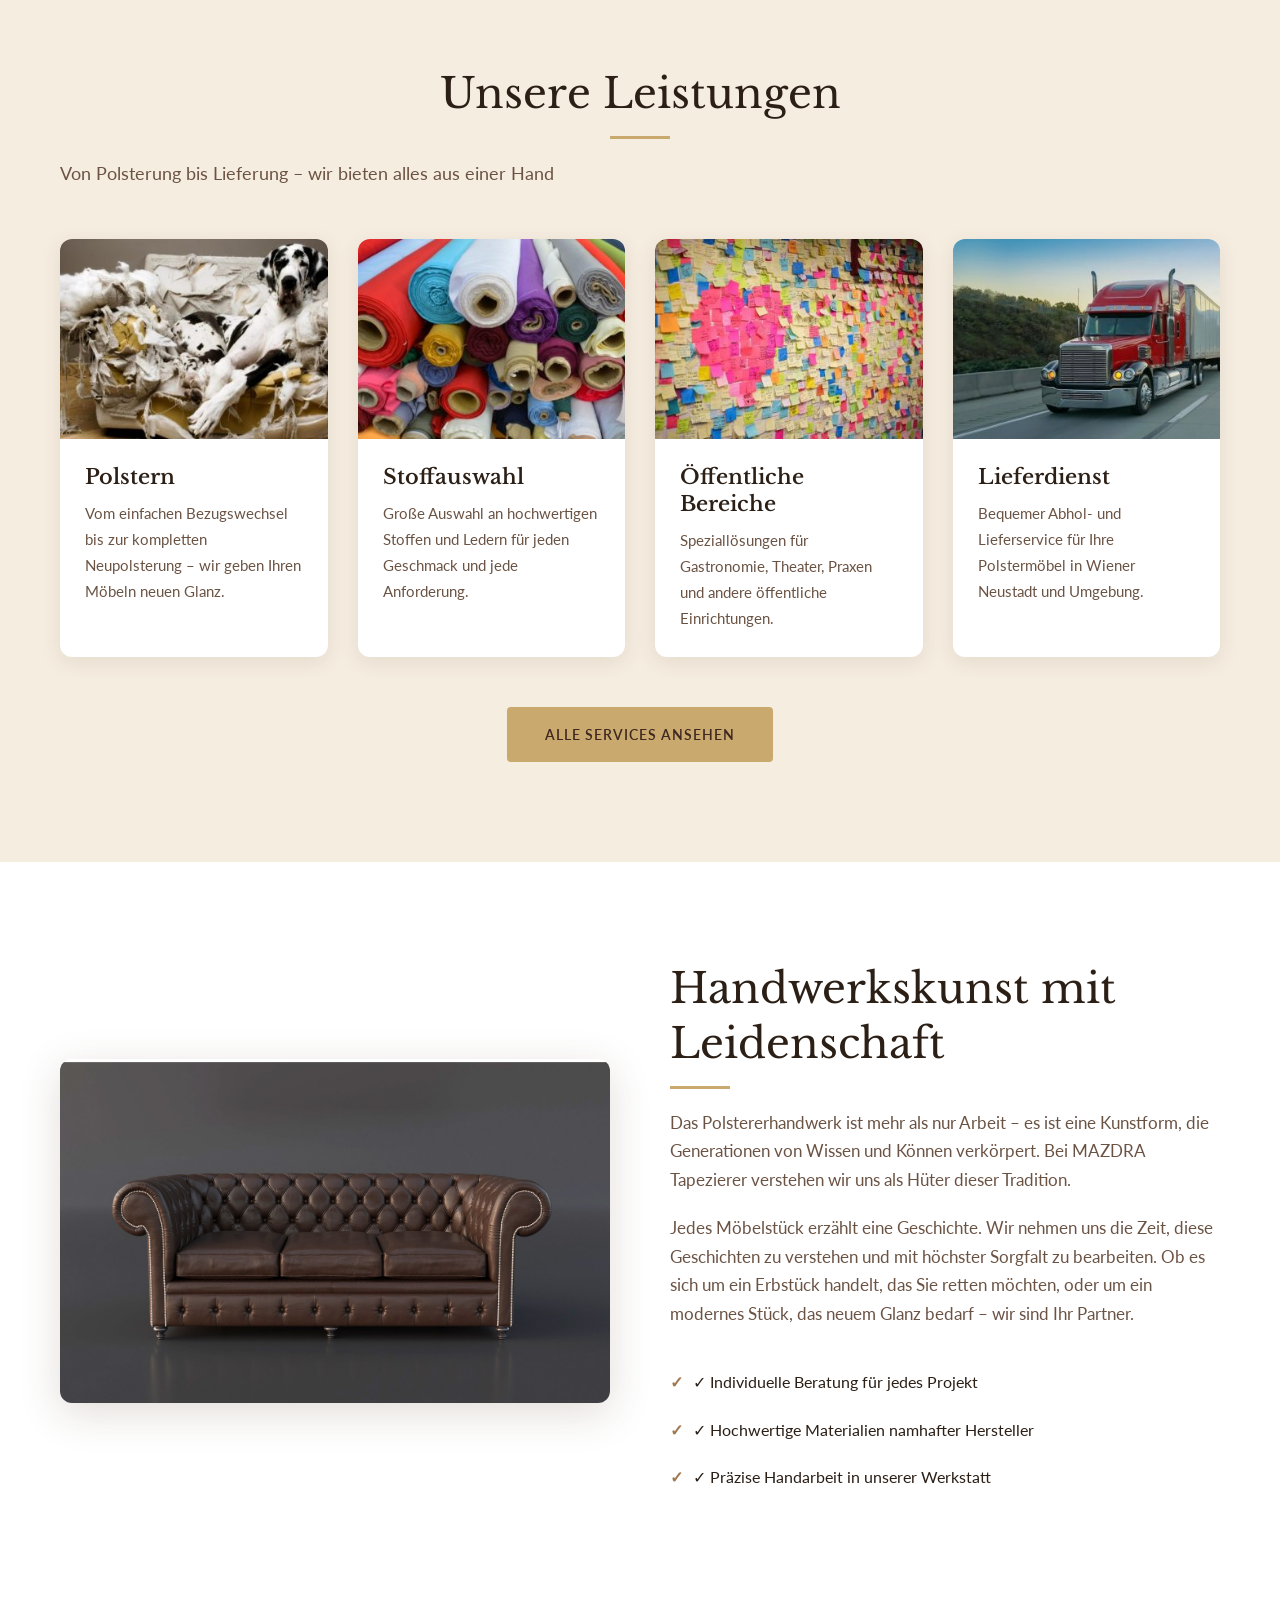
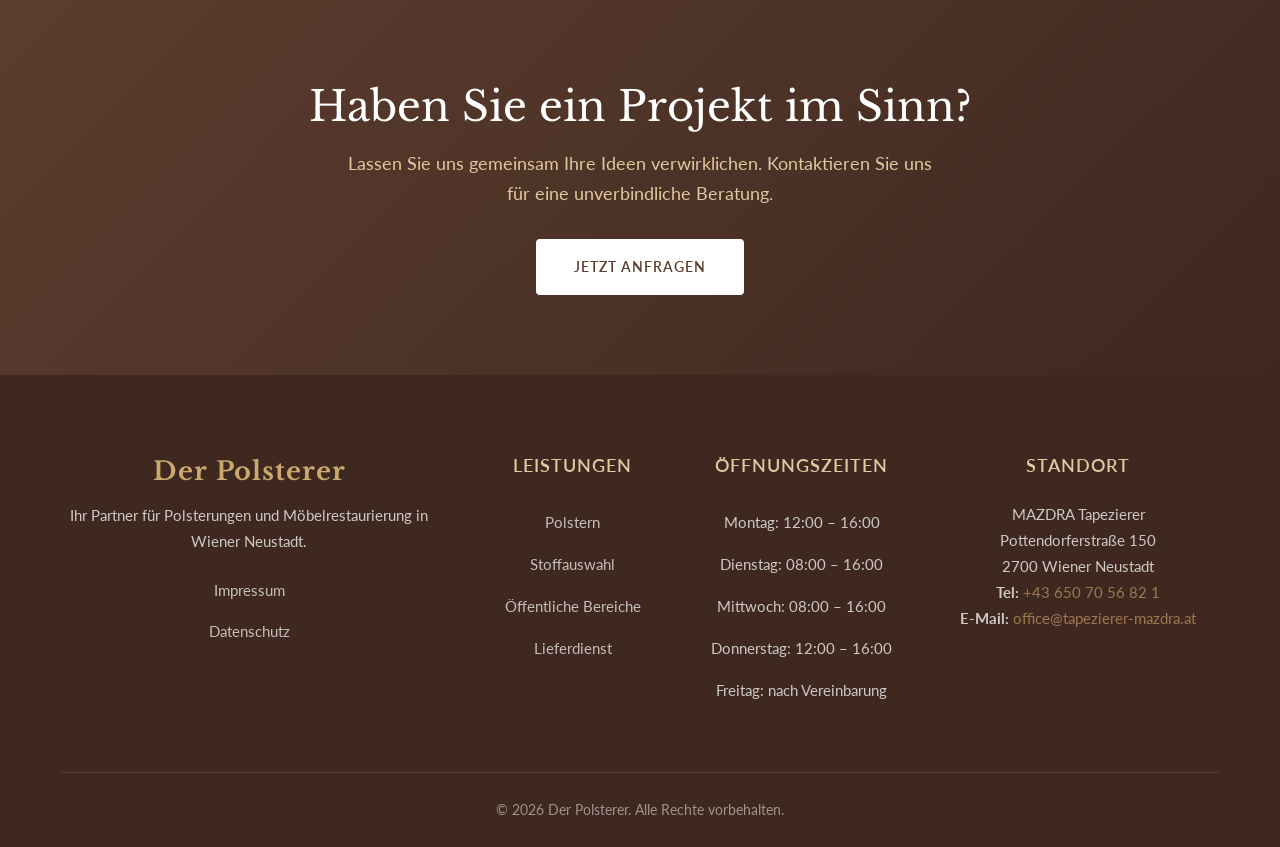
==== commit a20c99e6: "Fix: Email-Adresse in Datenschutz und ein Häkchen entfernt" ====
--- a/index.html
+++ b/index.html
@@ -122,7 +122,6 @@
                         <li>✓ Individuelle Beratung für jedes Projekt</li>
                         <li>✓ Hochwertige Materialien namhafter Hersteller</li>
                         <li>✓ Präzise Handarbeit in unserer Werkstatt</li>
-                        <li>✓ Faire Preise und transparente Kostenaufstellung</li>
                     </ul>
                 </div>
             </div>
--- a/style.css
+++ b/style.css
@@ -80,13 +80,13 @@
     left: 0;
     right: 0;
     z-index: 1000;
-    background-color: var(--primary);
+    background-color: var(--primary-dark);
     box-shadow: 0 2px 10px var(--shadow-lg);
 }
 
 .header-small {
     position: relative;
-    background-color: var(--primary);
+    background-color: var(--primary-dark);
 }
 
 .header-inner {
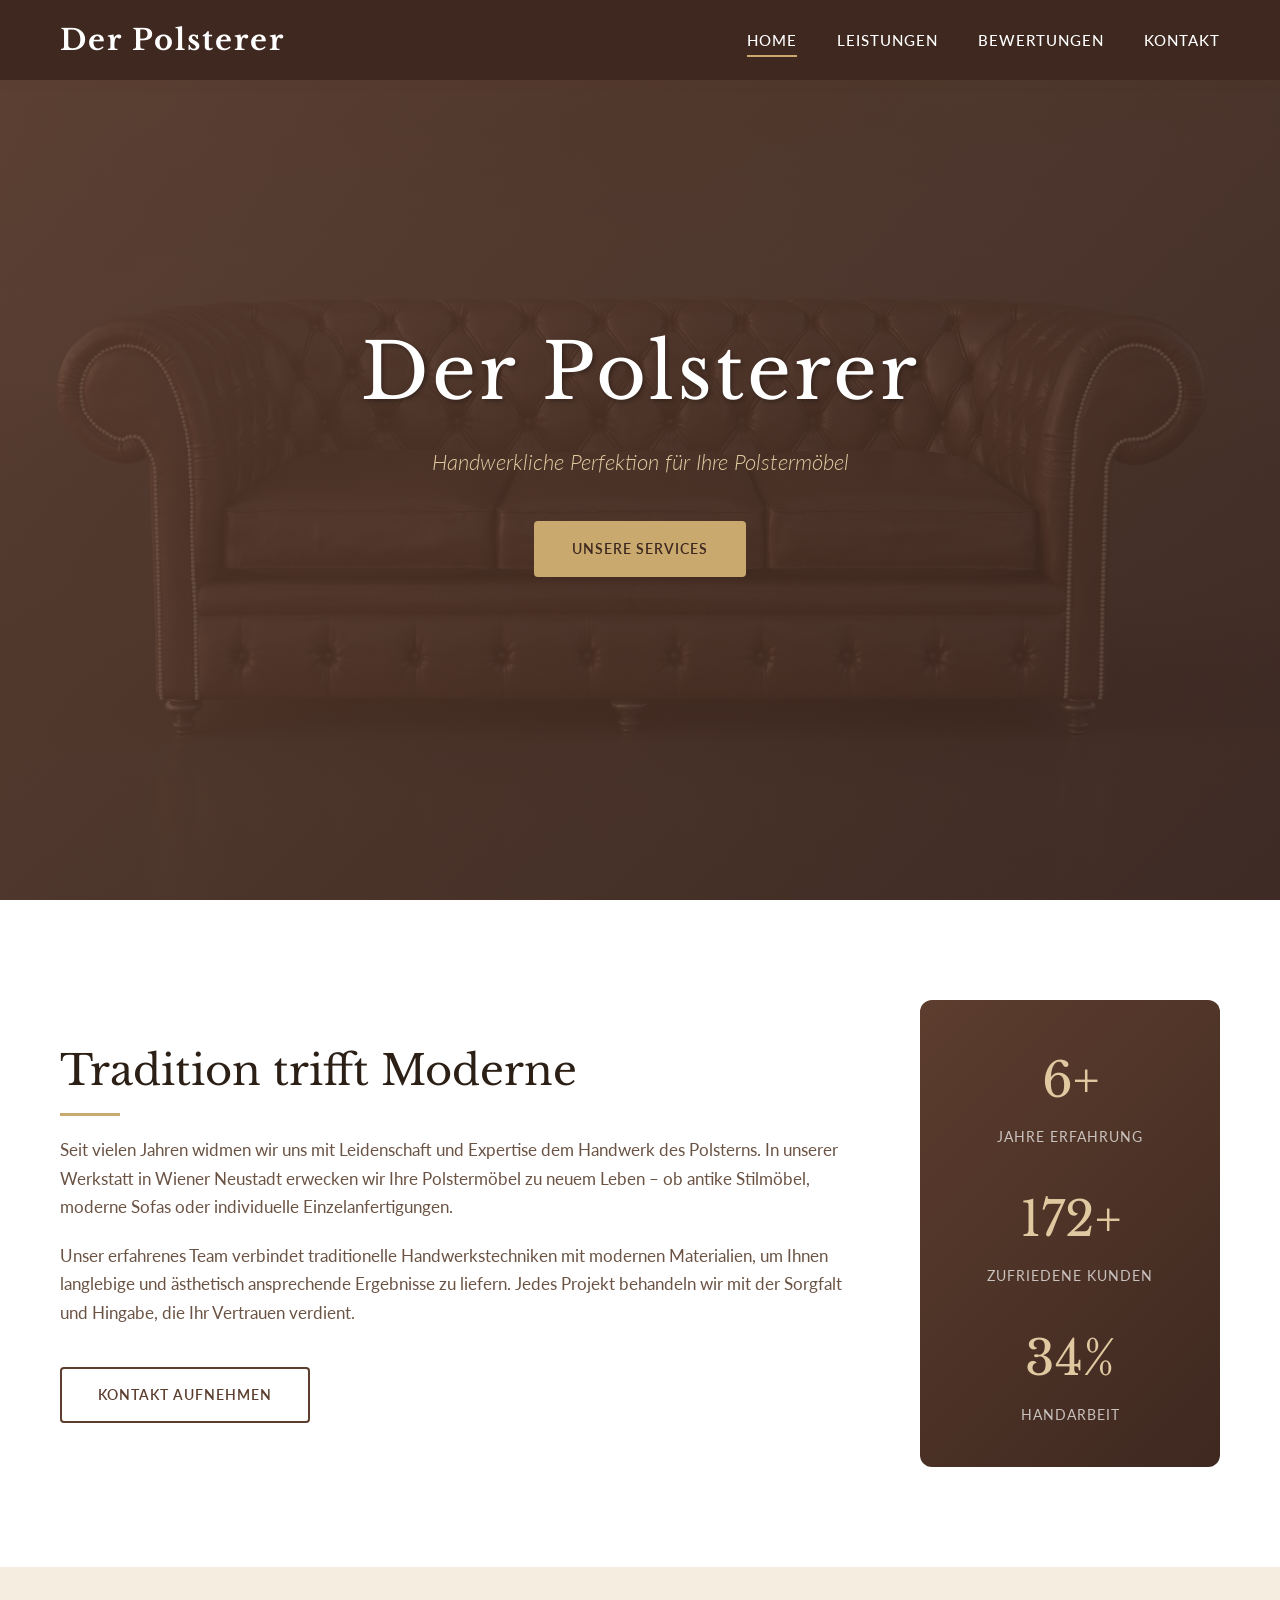
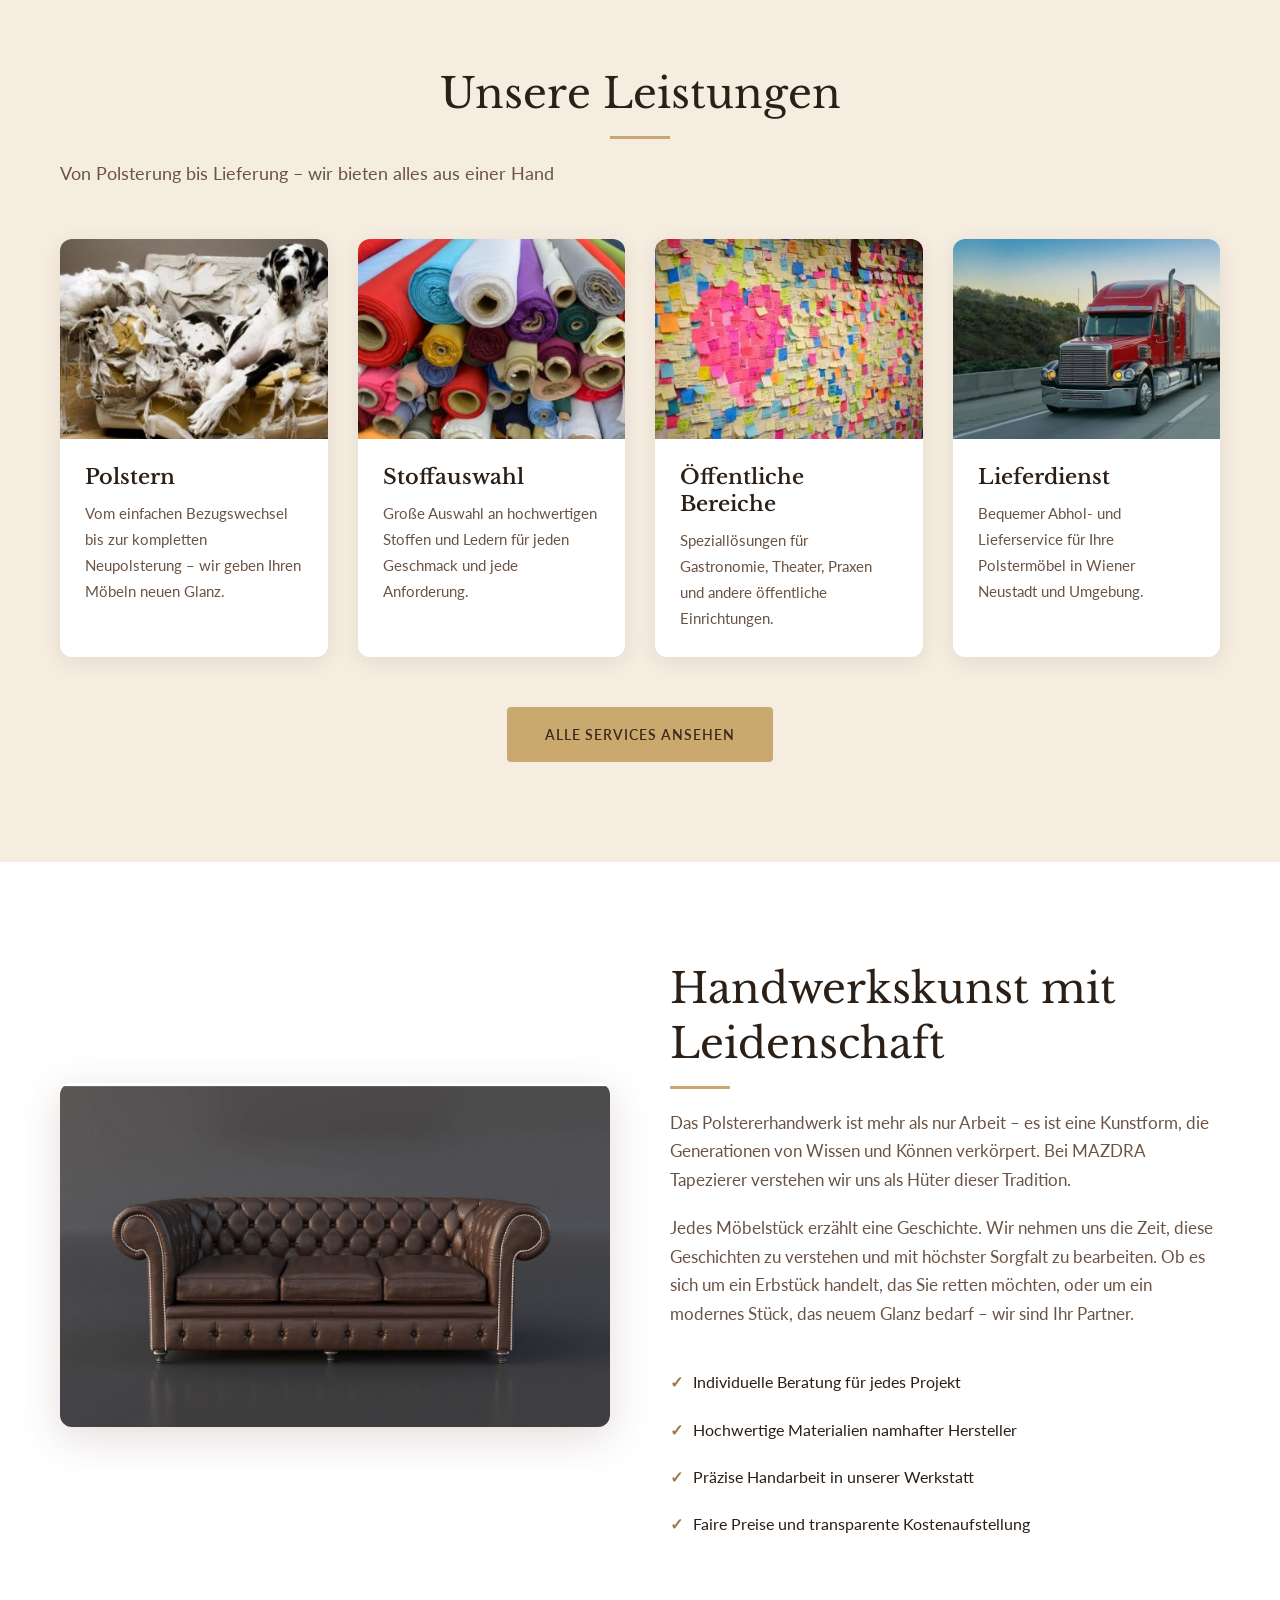
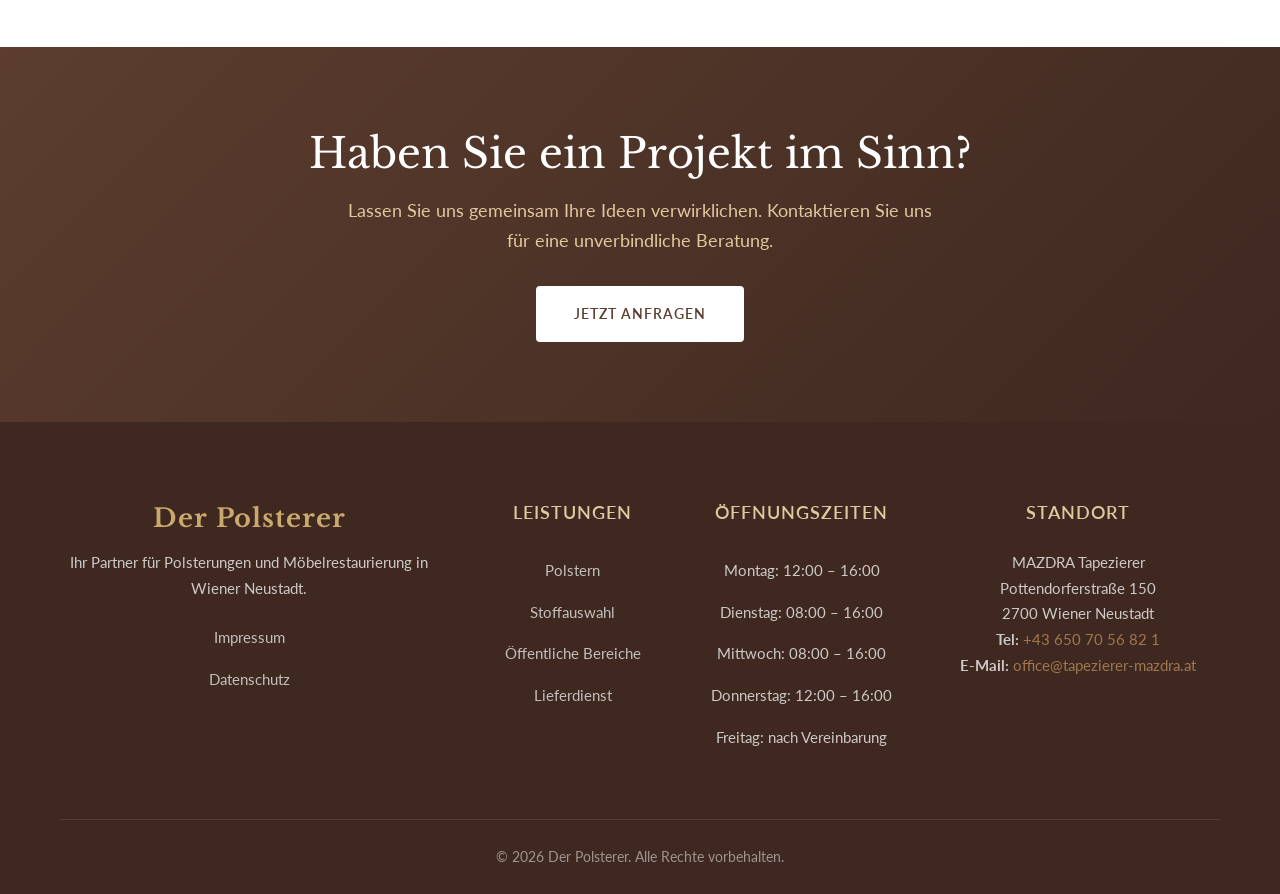
==== commit 5c60c084: "Entferne ✓ Prefixes und füge 'Faire Preise' List-Item hinzu" ====
--- a/index.html
+++ b/index.html
@@ -119,9 +119,10 @@
                     <p>Das Polstererhandwerk ist mehr als nur Arbeit – es ist eine Kunstform, die Generationen von Wissen und Können verkörpert. Bei MAZDRA Tapezierer verstehen wir uns als Hüter dieser Tradition.</p>
                     <p>Jedes Möbelstück erzählt eine Geschichte. Wir nehmen uns die Zeit, diese Geschichten zu verstehen und mit höchster Sorgfalt zu bearbeiten. Ob es sich um ein Erbstück handelt, das Sie retten möchten, oder um ein modernes Stück, das neuem Glanz bedarf – wir sind Ihr Partner.</p>
                     <ul class="about-list">
-                        <li>✓ Individuelle Beratung für jedes Projekt</li>
-                        <li>✓ Hochwertige Materialien namhafter Hersteller</li>
-                        <li>✓ Präzise Handarbeit in unserer Werkstatt</li>
+                        <li>Individuelle Beratung für jedes Projekt</li>
+                        <li>Hochwertige Materialien namhafter Hersteller</li>
+                        <li>Präzise Handarbeit in unserer Werkstatt</li>
+                        <li>Faire Preise und transparente Kostenaufstellung</li>
                     </ul>
                 </div>
             </div>
